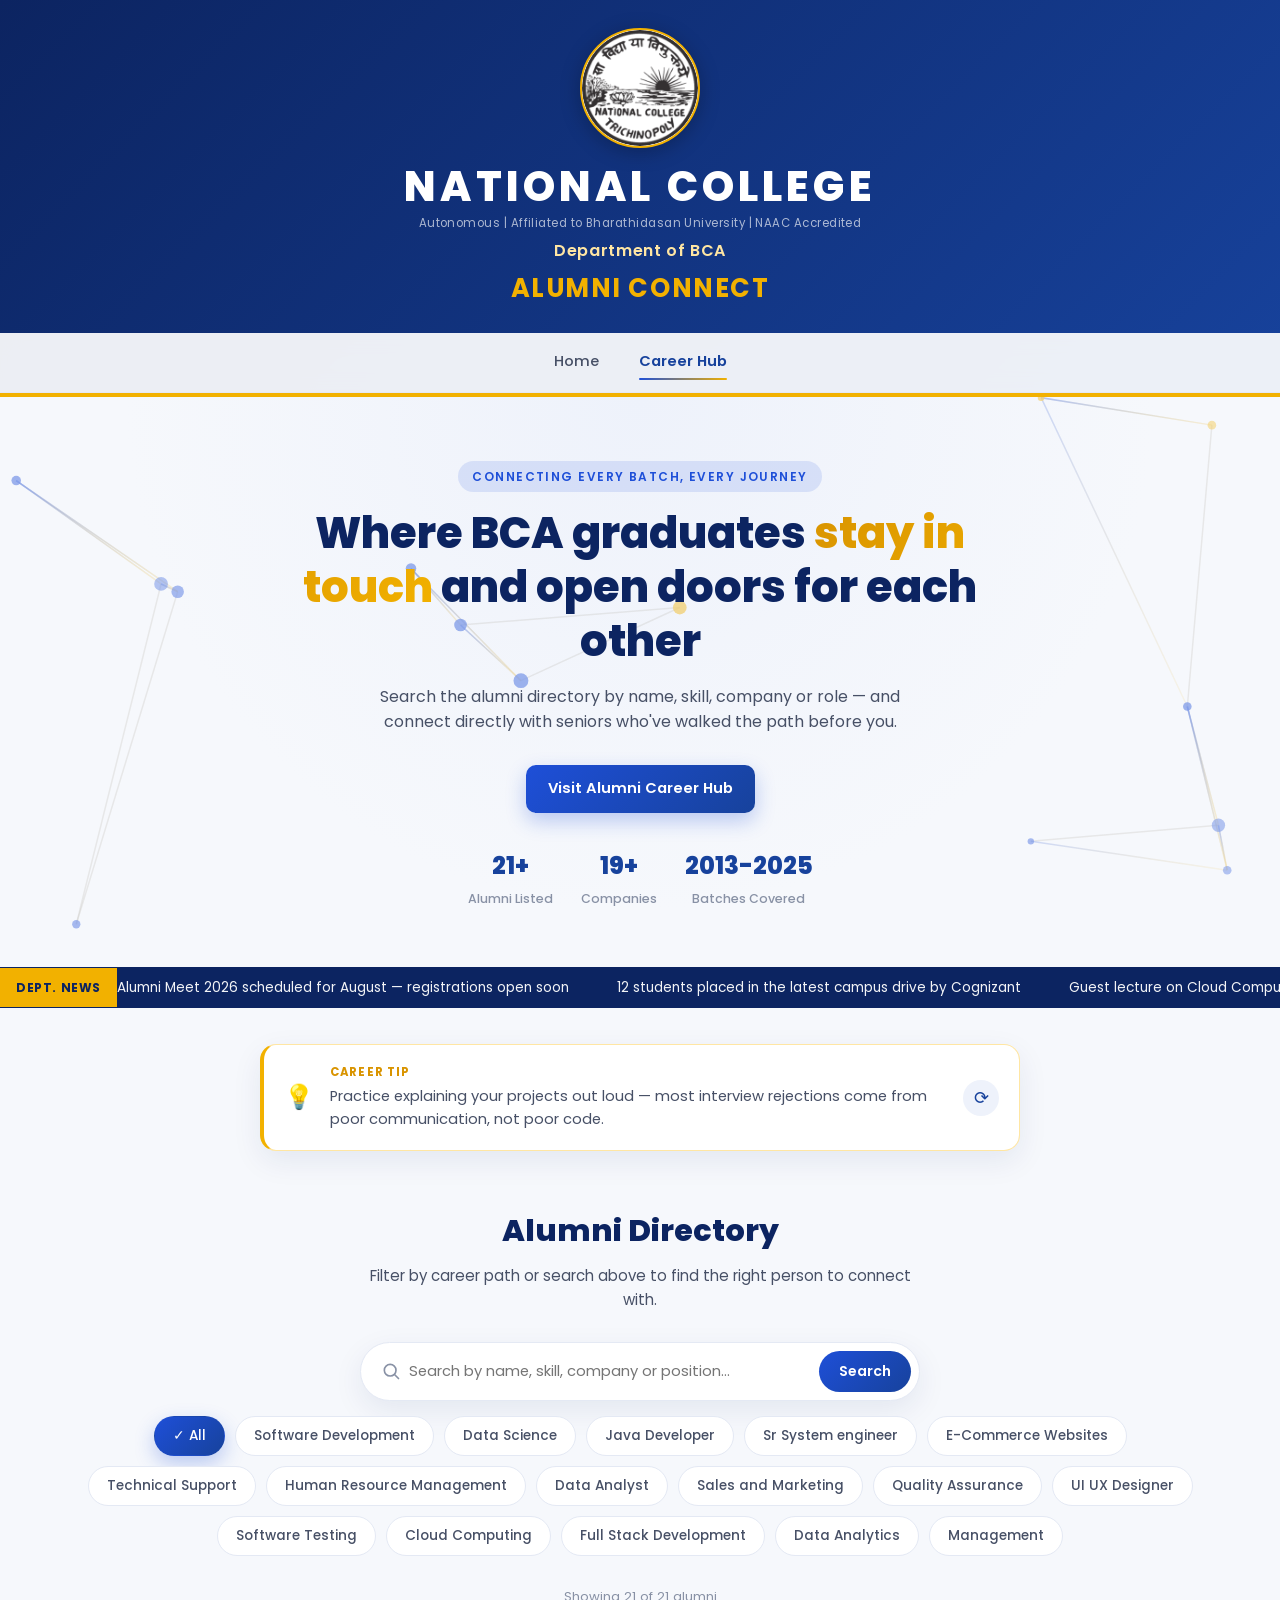
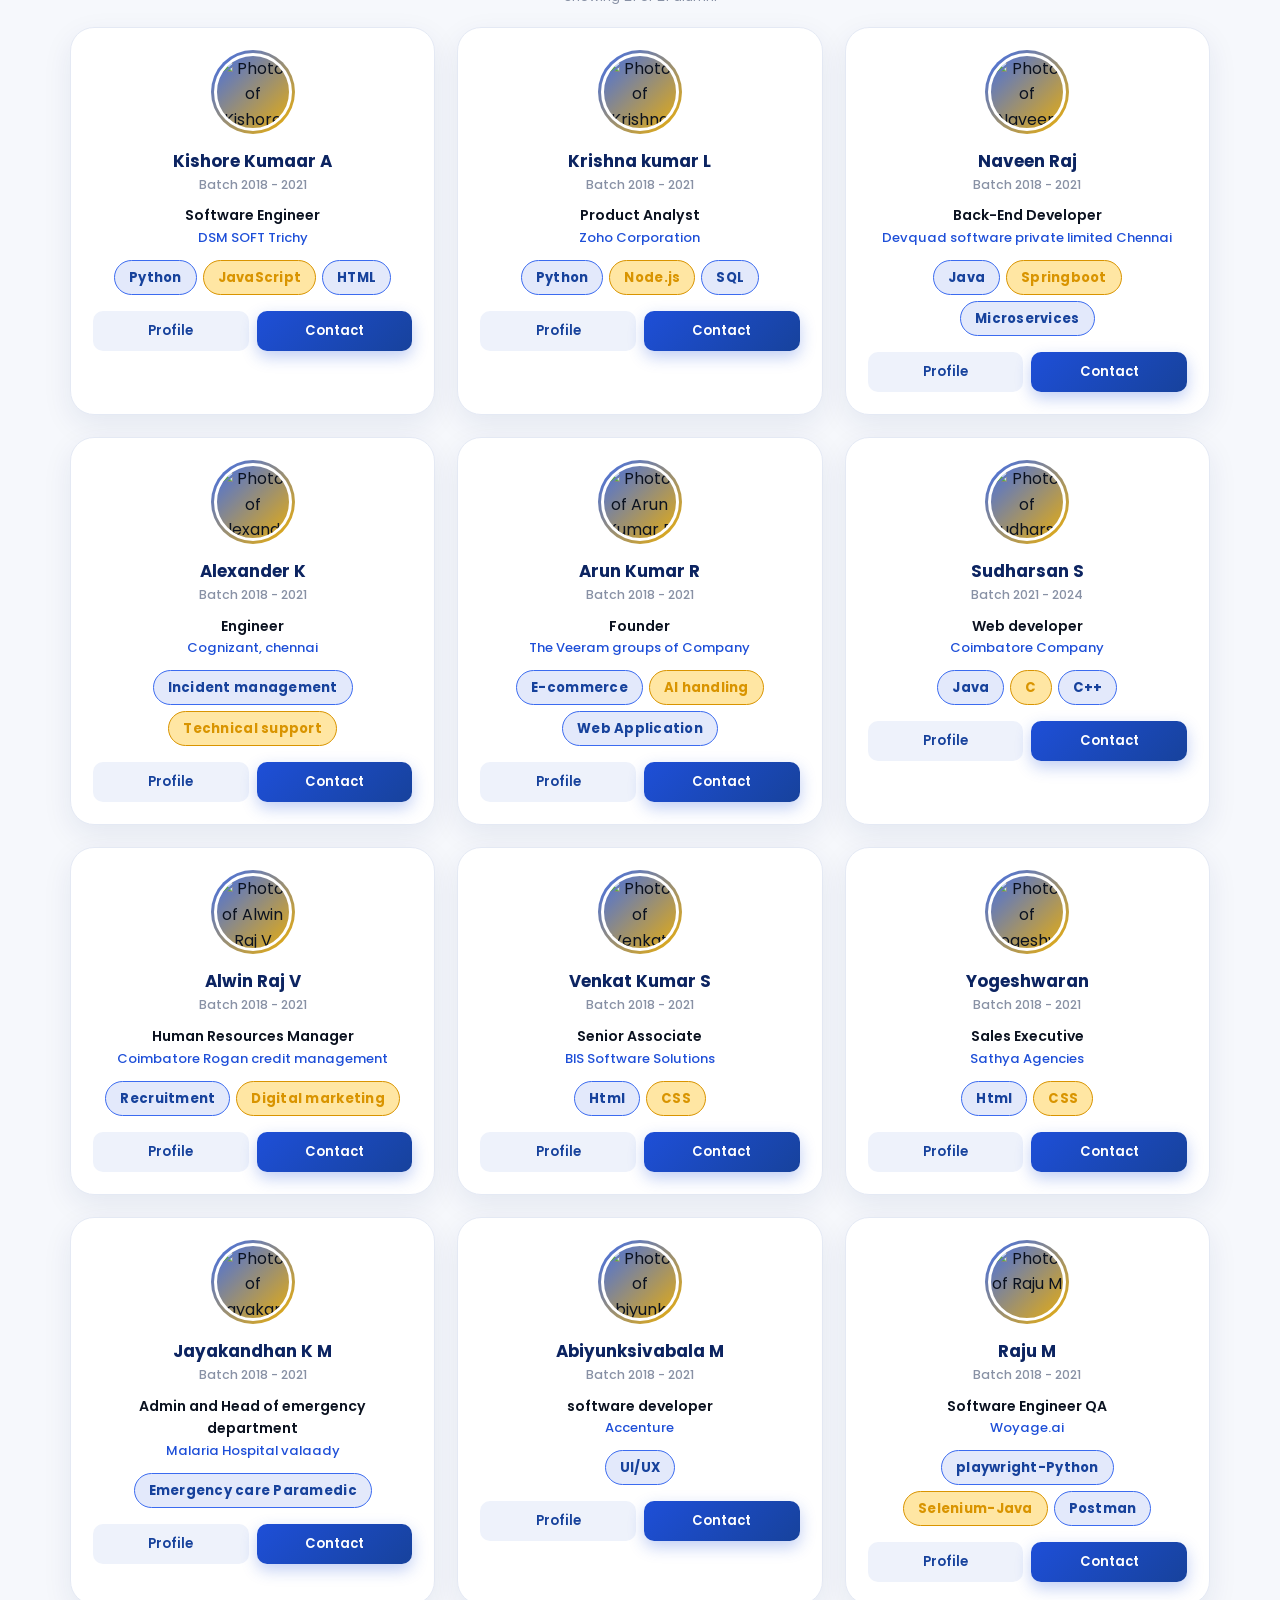
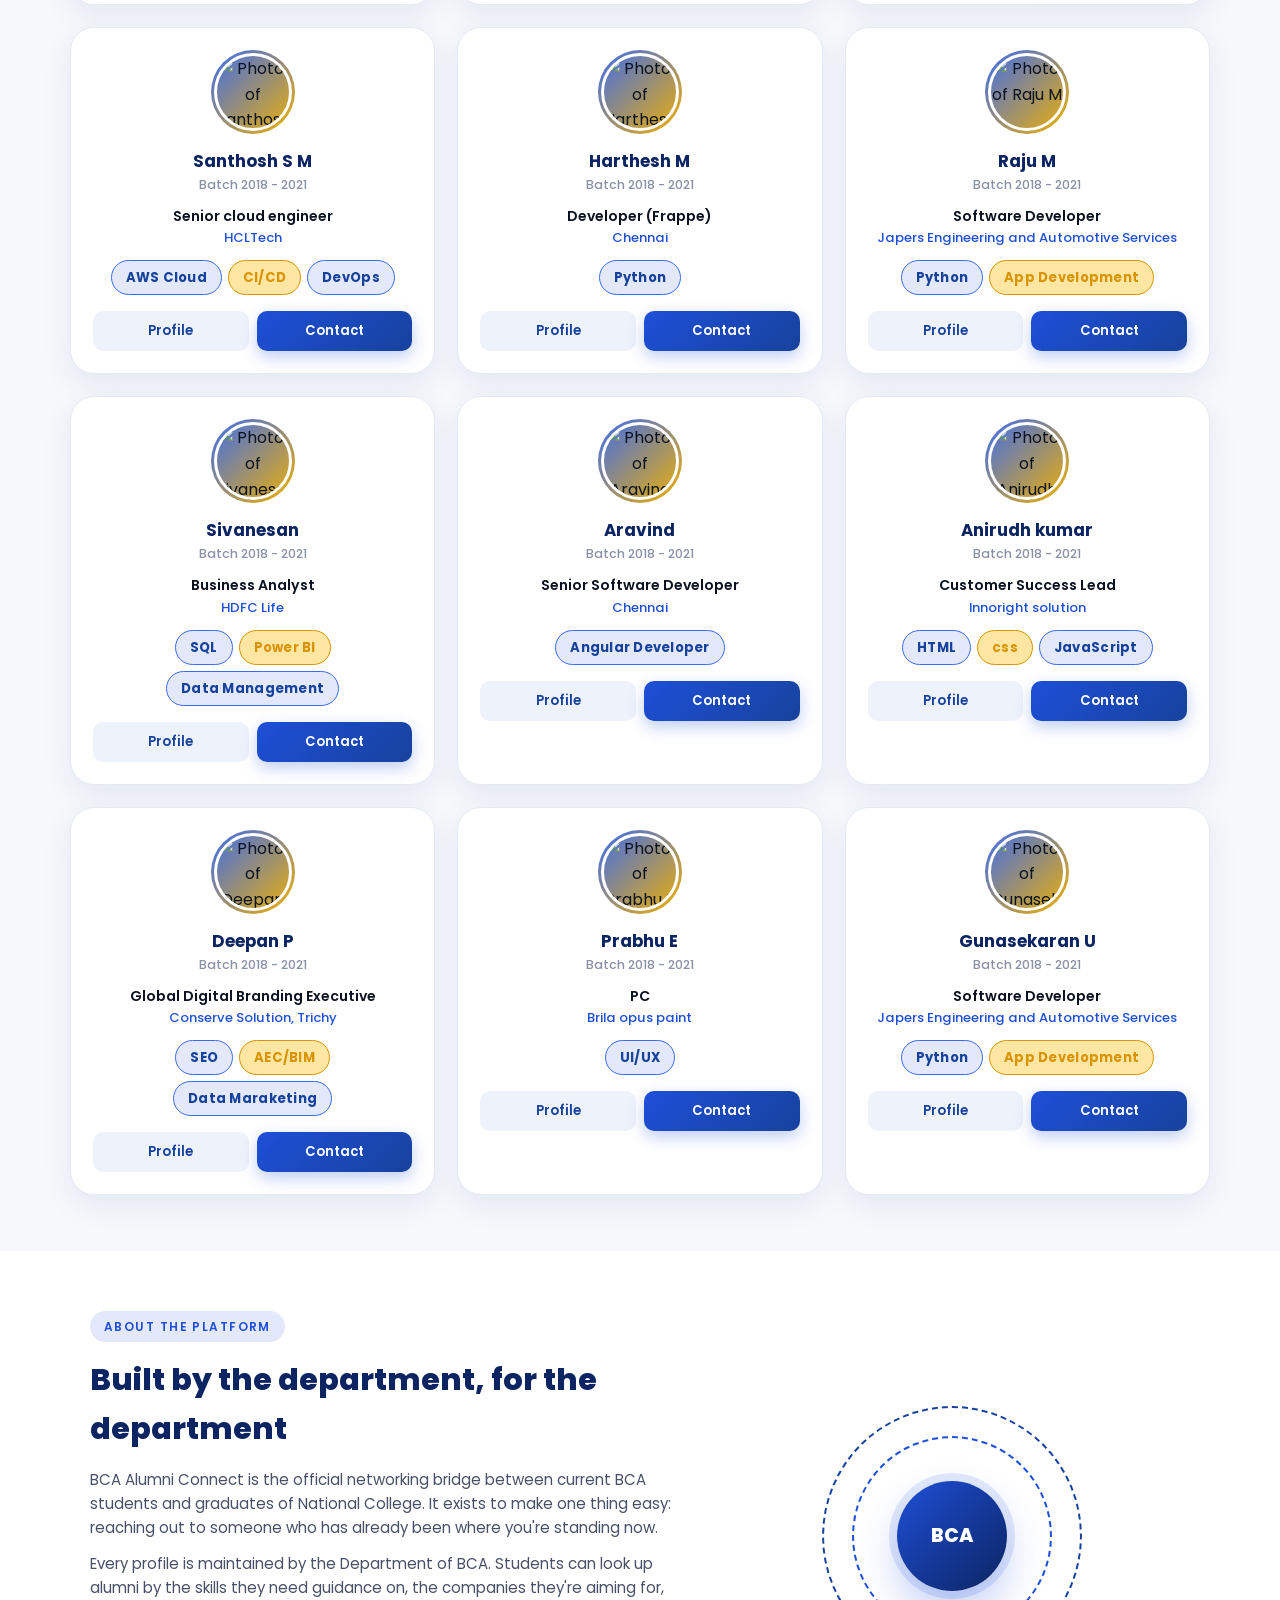
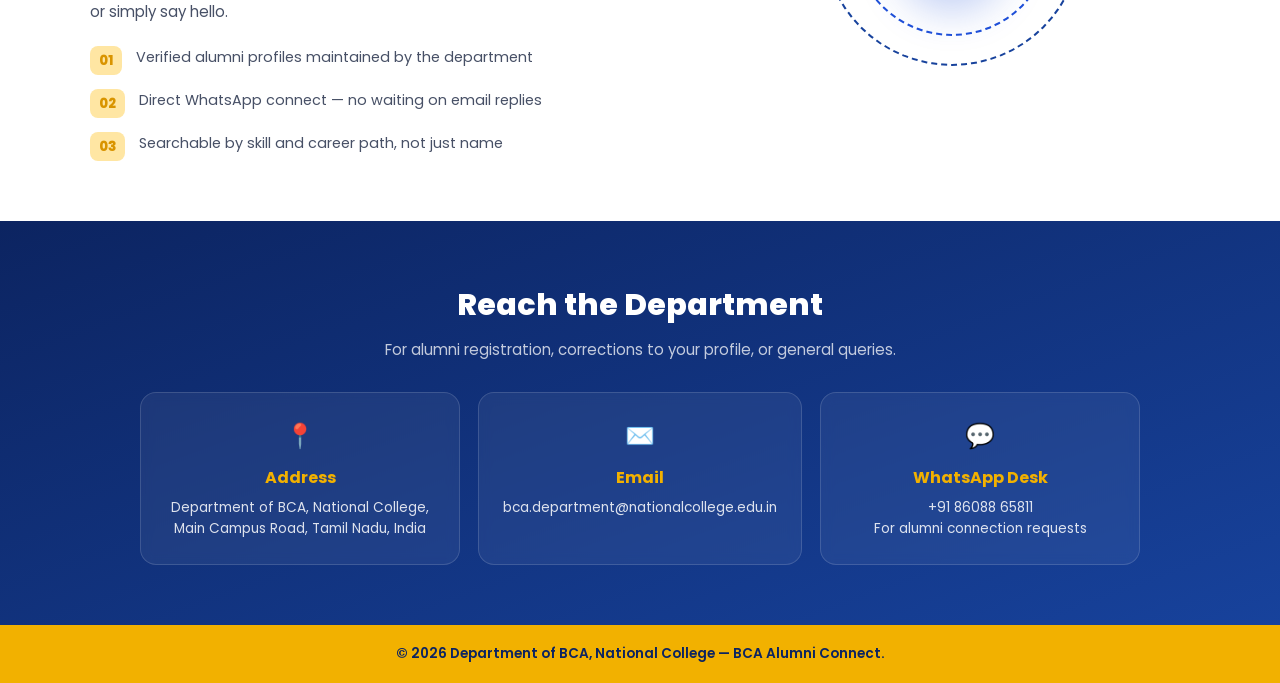
==== index.html @ 73721802 "Add files via upload" ====
<!DOCTYPE html>
<html lang="en">
<head>
<meta charset="UTF-8" />
<meta name="viewport" content="width=device-width, initial-scale=1.0" />
<title>BCA Alumni Connect | National College</title>
<meta name="description" content="Official Alumni Networking Platform — Department of BCA, National College" />

<!-- Google Font: Poppins -->
<link rel="preconnect" href="https://fonts.googleapis.com">
<link rel="preconnect" href="https://fonts.gstatic.com" crossorigin>
<link href="https://fonts.googleapis.com/css2?family=Poppins:wght@300;400;500;600;700;800&display=swap" rel="stylesheet">

<link rel="stylesheet" href="style.css" />
</head>
<body>

<!-- ============ SITE HEADER ============ -->
<header class="site-header" id="siteHeader">
  <div class="header-top">
    <!-- Logo circle — replace the inner content with your actual logo image -->
    <div class="header-logo-circle" aria-label="College logo">
      <img src="NCT.png" alt="National College Logo" class="logo-img" />
    </div>

    <div class="header-text">
      <p class="college-name">NATIONAL COLLEGE</p>
      <p class="college-tagline">Autonomous | Affiliated to Bharathidasan University | NAAC Accredited</p>
      <p class="dept-name">Department of BCA</p>
      <h1 class="portal-name">Alumni Connect</h1>
    </div>
  </div>
      <nav class="main-nav" aria-label="Main navigation">
        <div class="nav-links">
          <a href="index.html" class="nav-link">Home</a>
          <a href="alumni-hub.html" class="nav-link active-link">Career Hub</a>
        </div>
      </nav>

</header>

<main>
  <!-- ============ HOME / HERO ============ -->
  <section class="hero" id="home">
    <div class="hero-network" id="heroNetwork" aria-hidden="true"></div>
    <div class="hero-inner">
      <span class="eyebrow">Connecting every batch, every journey</span>
      <h2 class="hero-title">Where BCA graduates <span class="highlight">stay in touch</span> and open doors for each other</h2>
      <p class="hero-subtitle">Search the alumni directory by name, skill, company or role — and connect directly with seniors who've walked the path before you.</p>

      <a href="alumni-hub.html" class="btn btn-primary">Visit Alumni Career Hub</a>

      <div class="hero-stats" id="heroStats"><!-- populated by JS --></div>
    </div>
  </section>

  <!-- ============ NEWS TICKER ============ -->
  <section class="news-banner" aria-label="Department news">
    <span class="news-tag">Dept. News</span>
    <div class="news-track-wrap">
      <ul class="news-track" id="newsTrack"><!-- populated by JS --></ul>
    </div>
  </section>

  <!-- ============ CAREER TIP OF THE DAY ============ -->
  <section class="tip-section">
    <div class="tip-card" id="tipCard">
      <div class="tip-icon">💡</div>
      <div class="tip-body">
        <p class="tip-label">Career Tip</p>
        <p class="tip-text" id="tipText">Loading today's tip…</p>
      </div>
      <button class="tip-refresh" id="tipRefresh" title="Get another tip" aria-label="Get another tip">⟳</button>
    </div>
  </section>

  <!-- ============ ALUMNI DIRECTORY ============ -->
  <section class="alumni-section" id="alumni">
    <div class="section-heading">
      <h2>Alumni Directory</h2>
      <p>Filter by career path or search above to find the right person to connect with.</p>
    </div>
     <form class="search-bar" id="searchForm" role="search">
        <svg class="search-icon" width="20" height="20" viewBox="0 0 24 24" fill="none">
          <circle cx="11" cy="11" r="7" stroke="currentColor" stroke-width="2"/>
          <line x1="16.5" y1="16.5" x2="21" y2="21" stroke="currentColor" stroke-width="2" stroke-linecap="round"/>
        </svg>
        <input type="text" id="searchInput" placeholder="Search by name, skill, company or position…" autocomplete="off" />
        <button type="submit" class="search-btn">Search</button>
      </form>

    <!-- Animated filter chips (populated dynamically from data) -->
    <div class="chip-row" id="chipRow"><!-- populated by JS --></div>

    <p class="result-count" id="resultCount"></p>

    <div class="alumni-grid" id="alumniGrid"><!-- alumni cards injected by JS --></div>

    <p class="empty-state" id="emptyState" hidden>No alumni match your search. Try a different name, skill or company.</p>
  </section>

  <!-- ============ ABOUT ============ -->
  <section class="about-section" id="about">
    <div class="about-grid">
      <div class="about-copy">
        <span class="eyebrow">About the platform</span>
        <h2>Built by the department, for the department</h2>
        <p>BCA Alumni Connect is the official networking bridge between current BCA students and graduates of National College. It exists to make one thing easy: reaching out to someone who has already been where you're standing now.</p>
        <p>Every profile is maintained by the Department of BCA. Students can look up alumni by the skills they need guidance on, the companies they're aiming for, or simply say hello.</p>
        <div class="about-points">
          <div class="about-point">
            <span class="point-num">01</span>
            <p>Verified alumni profiles maintained by the department</p>
          </div>
          <div class="about-point">
            <span class="point-num">02</span>
            <p>Direct WhatsApp connect — no waiting on email replies</p>
          </div>
          <div class="about-point">
            <span class="point-num">03</span>
            <p>Searchable by skill and career path, not just name</p>
          </div>
        </div>
      </div>
      <div class="about-visual" aria-hidden="true">
        <div class="orbit-ring ring-1"></div>
        <div class="orbit-ring ring-2"></div>
        <div class="orbit-core">BCA</div>
      </div>
    </div>
  </section>

  <!-- ============ CONTACT ============ -->
  <section class="contact-section" id="contact">
    <div class="section-heading light">
      <h2>Reach the Department</h2>
      <p>For alumni registration, corrections to your profile, or general queries.</p>
    </div>
    <div class="contact-grid">
      <div class="contact-card">
        <span class="contact-icon">📍</span>
        <h3>Address</h3>
        <p>Department of BCA, National College,<br/>Main Campus Road, Tamil Nadu, India</p>
      </div>
      <div class="contact-card">
        <span class="contact-icon">✉️</span>
        <h3>Email</h3>
        <p>bca.department@nationalcollege.edu.in</p>
      </div>
      <div class="contact-card">
        <span class="contact-icon">💬</span>
        <h3>WhatsApp Desk</h3>
        <p>+91 86088 65811<br/>For alumni connection requests</p>
      </div>
    </div>
  </section>
</main>

<!-- ============ FOOTER ============ -->
<footer class="site-footer">
  <p>&copy; <span id="currentYear"></span> Department of BCA, National College — BCA Alumni Connect.</p>
</footer>

<!-- ============ PROFILE MODAL ============ -->
<div class="modal-overlay" id="profileModalOverlay">
  <div class="modal profile-modal" role="dialog" aria-modal="true" aria-labelledby="profileModalName">
    <button class="modal-close" id="profileModalClose" aria-label="Close profile">&times;</button>
    <div class="profile-modal-header">
      <img src="" alt="" id="profileModalPhoto" class="profile-modal-photo" />
      <div>
        <h3 id="profileModalName"></h3>
        <p id="profileModalRole" class="profile-modal-role"></p>
      </div>
    </div>
    <div class="profile-modal-body">
      <div class="profile-fact"><span>Batch</span><strong id="profileModalBatch"></strong></div>
      <div class="profile-fact"><span>Company</span><strong id="profileModalCompany"></strong></div>
      <div class="profile-fact"><span>Position</span><strong id="profileModalPosition"></strong></div>
      <div class="profile-fact"><span>Experience</span><strong id="profileModalExperience"></strong></div>
      <div class="profile-skills">
        <span>Skills</span>
        <div class="profile-skill-tags" id="profileModalSkills"></div>
      </div>
      <div class="profile-bio">
        <span>About</span>
        <p id="profileModalBio"></p>
      </div>
    </div>
    <button class="btn btn-primary profile-modal-connect" id="profileModalConnectBtn">Connect with Me</button>
  </div>
</div>

<!-- ============ CONNECT MODAL (FORM) ============ -->
<div class="modal-overlay" id="connectModalOverlay">
  <div class="modal connect-modal" role="dialog" aria-modal="true" aria-labelledby="connectModalTitle">
    <button class="modal-close" id="connectModalClose" aria-label="Close form">&times;</button>
    <h3 id="connectModalTitle">Connect with <span id="connectAlumniName">Alumnus</span></h3>
    <p class="connect-modal-sub">This will open a WhatsApp message directly to the alumnus on your behalf.</p>

    <form id="connectForm" class="connect-form">
      <label for="studentName">Your Name</label>
      <input type="text" id="studentName" name="studentName" placeholder="e.g. Priya Ramesh" required />

      <label for="studentYear">Year</label>
      <select id="studentYear" name="studentYear" required>
        <option value="" disabled selected>Select your year</option>
        <option value="First Year">First Year</option>
        <option value="Second Year">Second Year</option>
        <option value="Third Year">Third Year</option>
        <option value="Alumnus">Alumnus</option>
      </select>

      <label for="studentEmail">Email ID</label>
      <input type="email" id="studentEmail" name="studentEmail" placeholder="you@example.com" required />

      <label for="studentReason">Reason for Connecting</label>
      <textarea id="studentReason" name="studentReason" rows="3" placeholder="e.g. Guidance on placements at TCS" required></textarea>

      <button type="submit" class="btn btn-primary connect-submit-btn">
        Submit
      </button>
    </form>
  </div>
</div>

<!-- Toast notification -->
<div class="toast" id="toast"></div>

<script src="script.js"></script>
</body>
</html>
---- style.css ----
/* ============================================================
   BCA ALUMNI CONNECT — STYLESHEET
   Palette: white / blue / near-black / golden-yellow
   Font: Poppins (all weights)
   ============================================================ */

:root {
  /* Colors */
  --white: #ffffff;
  --bg-soft: #f6f8fc;
  --bg-soft-2: #eef2fb;
  --ink: #0b1220;
  --ink-soft: #475066;
  --ink-faint: #8891a5;

  --blue-900: #0c2461;
  --blue-700: #17429c;
  --blue-600: #1e4fd8;
  --blue-500: #3b6bf0;
  --blue-glow: rgba(30, 79, 216, 0.28);
  --blue-glow-soft: rgba(30, 79, 216, 0.12);

  --gold: #f2b100;
  --gold-deep: #d99400;
  --gold-soft: #ffe6a3;

  --border: #e4e9f4;
  --shadow-soft: 0 10px 30px rgba(12, 36, 97, 0.08);
  --shadow-lift: 0 20px 45px rgba(12, 36, 97, 0.16);

  --radius-sm: 10px;
  --radius-md: 16px;
  --radius-lg: 24px;

  --nav-height: 60px;
}

/* ---------- Reset ---------- */
* { box-sizing: border-box; margin: 0; padding: 0; }
html { scroll-behavior: smooth; scroll-padding-top: var(--nav-height); }
body {
  font-family: 'Poppins', sans-serif;
  color: var(--ink);
  background: var(--bg-soft);
  line-height: 1.6;
  -webkit-font-smoothing: antialiased;
  overflow-x: hidden;
}
img { max-width: 100%; display: block; }
button { font-family: inherit; cursor: pointer; border: none; background: none; }
input, select, textarea { font-family: inherit; }
ul { list-style: none; }
a { color: inherit; text-decoration: none; }

@media (prefers-reduced-motion: reduce) {
  *, *::before, *::after { animation-duration: 0.001ms !important; transition-duration: 0.001ms !important; }
}

/* ---------- Utility ---------- */
.eyebrow {
  display: inline-block;
  font-size: 0.75rem;
  font-weight: 600;
  letter-spacing: 0.12em;
  text-transform: uppercase;
  color: var(--blue-600);
  background: var(--blue-glow-soft);
  padding: 6px 14px;
  border-radius: 999px;
  margin-bottom: 14px;
}

.btn {
  display: inline-flex;
  align-items: center;
  justify-content: center;
  gap: 8px;
  padding: 12px 22px;
  border-radius: var(--radius-sm);
  font-weight: 600;
  font-size: 0.92rem;
  transition: transform 0.2s ease, box-shadow 0.25s ease, background 0.25s ease;
}
.btn-primary {
  background: linear-gradient(135deg, var(--blue-600), var(--blue-700));
  color: var(--white);
  box-shadow: 0 8px 20px var(--blue-glow);
}
.btn-primary:hover { transform: translateY(-2px); box-shadow: 0 12px 28px var(--blue-glow); }
.btn-primary:active { transform: translateY(0); }

/* ============================================================
   HEADER
   ============================================================ */
.site-header {
  background: linear-gradient(135deg, var(--blue-900) 0%, var(--blue-700) 100%);
  border-bottom: 4px solid var(--gold);
}
.header-top {
  display: flex;
  flex-direction: column;
  align-items: center;
  justify-content: center;
  gap: 16px;
  padding: 28px 100px 24px;
  text-align: center;
}
.header-logo-circle {
  width: 120px;
  height: 120px;
  border-radius: 50%;
  border: 2px solid var(--gold);
  background: #ffffff;
  display: flex;
  align-items: center;
  justify-content: center;
  flex-shrink: 0;
  overflow: hidden;
  box-shadow: 0 4px 20px rgba(0,0,0,0.25);
}
.logo-img {
  width: 100%;
  height: 100%;
  object-fit: contain;
  border-radius: 50%;
}
.header-text { text-align: center; }
.header-text .college-name {
  font-size: clamp(1.6rem, 4vw, 2.6rem);
  font-weight: 800;
  letter-spacing: 0.1em;
  color: var(--white);
  text-transform: uppercase;
  line-height: 1.1;
}
.header-text .college-tagline {
  font-size: 0.72rem;
  font-weight: 400;
  color: rgba(255,255,255,0.65);
  letter-spacing: 0.04em;
  margin-top: 4px;
}
.header-text .dept-name {
  font-size: 1rem;
  font-weight: 600;
  color: var(--gold-soft);
  margin-top: 6px;
  letter-spacing: 0.04em;
}
.header-text .portal-name {
  font-size: clamp(1.2rem, 2.5vw, 1.6rem);
  font-weight: 700;
  margin-top: 4px;
  color: var(--gold);
  letter-spacing: 0.06em;
  text-transform: uppercase;
}

/* Sticky nav */
.main-nav {
  position: sticky;
  top: 0;
  z-index: 100;
  background: rgba(255, 255, 255, 0.92);
  backdrop-filter: blur(10px);
  border-bottom: 1px solid var(--border);
  display: flex;
  align-items: center;
  justify-content: center;
  height: var(--nav-height);
  transition: box-shadow 0.3s ease;
}
.main-nav.scrolled { box-shadow: 0 6px 20px rgba(12, 36, 97, 0.08); }

.nav-links {
  display: flex;
  gap: 8px;
}
.nav-link {
  position: relative;
  padding: 8px 16px;
  font-size: 0.92rem;
  font-weight: 500;
  color: var(--ink-soft);
  border-radius: 999px;
  transition: color 0.2s ease, background 0.2s ease;
}
.nav-link:hover { color: var(--blue-700); background: var(--blue-glow-soft); }
.nav-link.active-link { color: var(--blue-700); font-weight: 600; }
.nav-link.active-link::after {
  content: '';
  position: absolute;
  left: 16px; right: 16px; bottom: 2px;
  height: 2px;
  border-radius: 2px;
  background: linear-gradient(90deg, var(--blue-600), var(--gold));
}

.nav-toggle {
  display: none;
  flex-direction: column;
  gap: 5px;
  padding: 10px;
  position: absolute;
  left: 16px;
}
.nav-toggle span {
  width: 22px; height: 2px;
  background: var(--blue-900);
  border-radius: 2px;
  transition: transform 0.25s ease, opacity 0.25s ease;
}
.nav-toggle.open span:nth-child(1) { transform: translateY(7px) rotate(45deg); }
.nav-toggle.open span:nth-child(2) { opacity: 0; }
.nav-toggle.open span:nth-child(3) { transform: translateY(-7px) rotate(-45deg); }

/* ============================================================
   HERO
   ============================================================ */
.hero {
  position: relative;
  padding: 64px 20px 56px;
  text-align: center;
  overflow: hidden;
  background: radial-gradient(circle at 50% 0%, var(--bg-soft-2), var(--bg-soft) 60%);
}
.hero-network {
  position: absolute;
  inset: 0;
  z-index: 0;
  pointer-events: none;
  opacity: 0.55;
}
.hero-inner { position: relative; z-index: 1; max-width: 720px; margin: 0 auto; }

.hero-title {
  font-size: clamp(1.7rem, 5vw, 2.7rem);
  font-weight: 800;
  line-height: 1.25;
  color: var(--blue-900);
  margin-bottom: 16px;
}
.hero-title .highlight {
  background: linear-gradient(120deg, var(--gold-deep), var(--gold));
  -webkit-background-clip: text;
  background-clip: text;
  color: transparent;
}
.hero-subtitle {
  color: var(--ink-soft);
  font-size: 1rem;
  max-width: 560px;
  margin: 0 auto 30px;
}

/* Search bar */
.search-bar {
  display: flex;
  align-items: center;
  gap: 8px;
  background: var(--white);
  border: 1px solid var(--border);
  border-radius: 999px;
  padding: 8px 8px 8px 20px;
  box-shadow: var(--shadow-soft);
  max-width: 560px;
  margin-bottom: 10px;
  margin: 15px auto;
  transition: box-shadow 0.25s ease, border-color 0.25s ease;
}
.search-bar:focus-within {
  border-color: var(--blue-500);
  box-shadow: 0 0 0 4px var(--blue-glow-soft), var(--shadow-soft);
}
.search-icon { color: var(--ink-faint); flex-shrink: 0; }
.search-bar input {
  flex: 1;
  border: none;
  outline: none;
  font-size: 0.92rem;
  padding: 10px 0;
  background: transparent;
  color: var(--ink);
  min-width: 0;
}
.search-btn {
  background: linear-gradient(135deg, var(--blue-600), var(--blue-700));
  color: var(--white);
  font-weight: 600;
  font-size: 0.88rem;
  padding: 10px 20px;
  border-radius: 999px;
  flex-shrink: 0;
  transition: transform 0.2s ease;
}
.search-btn:hover { transform: translateY(-1px); }

.hero-stats {
  display: flex;
  justify-content: center;
  gap: 28px;
  flex-wrap: wrap;
  margin-top: 34px;
}
.hero-stat { text-align: center; }
.hero-stat strong {
  display: block;
  font-size: 1.5rem;
  font-weight: 800;
  color: var(--blue-700);
}
.hero-stat span { font-size: 0.78rem; color: var(--ink-faint); font-weight: 500; }

/* ============================================================
   NEWS BANNER (marquee)
   ============================================================ */
.news-banner {
  display: flex;
  align-items: center;
  background: var(--blue-900);
  color: var(--white);
  overflow: hidden;
}
.news-tag {
  flex-shrink: 0;
  background: var(--gold);
  color: var(--blue-900);
  font-weight: 700;
  font-size: 0.75rem;
  letter-spacing: 0.05em;
  padding: 10px 16px;
  text-transform: uppercase;
}
.news-track-wrap {
  flex: 1;
  overflow: hidden;
  position: relative;
}
.news-track {
  display: flex;
  gap: 48px;
  white-space: nowrap;
  padding: 10px 0;
  width: max-content;
  animation: marquee 28s linear infinite;
}
.news-track li { font-size: 0.85rem; font-weight: 400; opacity: 0.95; }
@keyframes marquee {
  from { transform: translateX(0); }
  to { transform: translateX(-50%); }
}

/* ============================================================
   CAREER TIP
   ============================================================ */
.tip-section { padding: 36px 20px 0; }
.tip-card {
  max-width: 760px;
  margin: 0 auto;
  display: flex;
  align-items: center;
  gap: 16px;
  background: var(--white);
  border: 1px solid var(--gold-soft);
  border-left: 4px solid var(--gold);
  border-radius: var(--radius-md);
  padding: 18px 20px;
  box-shadow: var(--shadow-soft);
}
.tip-icon { font-size: 1.5rem; flex-shrink: 0; }
.tip-body { flex: 1; }
.tip-label {
  font-size: 0.72rem;
  font-weight: 700;
  letter-spacing: 0.1em;
  text-transform: uppercase;
  color: var(--gold-deep);
  margin-bottom: 3px;
}
.tip-text { font-size: 0.92rem; color: var(--ink-soft); }
.tip-refresh {
  flex-shrink: 0;
  width: 36px; height: 36px;
  border-radius: 50%;
  background: var(--bg-soft-2);
  color: var(--blue-700);
  font-size: 1.1rem;
  transition: transform 0.4s ease, background 0.2s ease;
}
.tip-refresh:hover { background: var(--blue-glow-soft); transform: rotate(180deg); }

/* ============================================================
   ALUMNI SECTION
   ============================================================ */
.alumni-section { padding: 56px 20px; max-width: 1180px; margin: 0 auto; }
.section-heading { text-align: center; max-width: 560px; margin: 0 auto 30px; }
.section-heading h2 { font-size: clamp(1.4rem, 3.4vw, 1.9rem); font-weight: 800; color: var(--blue-900); margin-bottom: 8px; }
.section-heading p { color: var(--ink-soft); font-size: 0.94rem; }
.section-heading.light h2 { color: var(--white); }
.section-heading.light p { color: rgba(255,255,255,0.75); }

/* Chips */
.chip-row {
  display: flex;
  flex-wrap: wrap;
  gap: 10px;
  justify-content: center;
  margin-bottom: 30px;
}
.chip {
  padding: 9px 18px;
  border-radius: 999px;
  border: 1.5px solid var(--border);
  background: var(--white);
  font-size: 0.85rem;
  font-weight: 500;
  color: var(--ink-soft);
  transition: all 0.25s ease;
}
.chip:hover {
  border-color: var(--blue-500);
  color: var(--blue-700);
  transform: translateY(-2px);
  box-shadow: 0 6px 16px var(--blue-glow-soft);
}
.chip.active-chip {
  background: linear-gradient(135deg, var(--blue-600), var(--blue-700));
  border-color: transparent;
  color: var(--white);
  box-shadow: 0 8px 20px var(--blue-glow);
}
.chip.active-chip::before { content: '✓ '; }

.result-count {
  text-align: center;
  font-size: 0.82rem;
  color: var(--ink-faint);
  margin-bottom: 20px;
}

/* Grid */
.alumni-grid {
  display: grid;
  grid-template-columns: repeat(auto-fill, minmax(270px, 1fr));
  gap: 22px;
}

.empty-state {
  text-align: center;
  color: var(--ink-faint);
  padding: 40px 0;
  font-size: 0.92rem;
}

/* Alumni card */
.alumni-card {
  background: var(--white);
  border: 1px solid var(--border);
  border-radius: var(--radius-lg);
  padding: 22px;
  text-align: center;
  box-shadow: var(--shadow-soft);
  transition: transform 0.3s ease, box-shadow 0.3s ease, border-color 0.3s ease;
  animation: cardIn 0.5s ease both;
}
.alumni-card:hover {
  transform: translateY(-6px);
  box-shadow: 0 18px 40px var(--blue-glow-soft), var(--shadow-lift);
  border-color: var(--blue-glow-soft);
}
@keyframes cardIn {
  from { opacity: 0; transform: translateY(14px); }
  to { opacity: 1; transform: translateY(0); }
}

.card-photo-wrap {
  width: 84px; height: 84px;
  margin: 0 auto 14px;
  border-radius: 50%;
  padding: 3px;
  background: linear-gradient(135deg, var(--blue-500), var(--gold));
}
.card-photo {
  width: 100%; height: 100%;
  border-radius: 50%;
  object-fit: cover;
  border: 3px solid var(--white);
}
.card-name { font-size: 1.05rem; font-weight: 700; color: var(--blue-900); }
.card-batch { font-size: 0.78rem; color: var(--ink-faint); font-weight: 500; margin-bottom: 10px; }
.card-position { font-size: 0.88rem; font-weight: 600; color: var(--ink); }
.card-company { font-size: 0.82rem; color: var(--blue-600); font-weight: 500; margin-bottom: 12px; }

.card-skills {
  display: flex;
  flex-wrap: wrap;
  justify-content: center;
  gap: 6px;
  margin-bottom: 16px;
}
.skill-tag {
  font-size: 0.82rem;
  font-weight: 700;
  padding: 6px 14px;
  border-radius: 999px;
  background: var(--blue-glow-soft);
  color: var(--blue-700);
  border: 1.5px solid var(--blue-500);
  letter-spacing: 0.02em;
}
.skill-tag.gold-tag { background: var(--gold-soft); color: var(--gold-deep); border-color: var(--gold-deep); }

.card-actions {
  display: flex;
  gap: 8px;
}
.card-btn {
  flex: 1;
  padding: 10px 0;
  border-radius: var(--radius-sm);
  font-size: 0.82rem;
  font-weight: 600;
  transition: transform 0.2s ease, box-shadow 0.25s ease, background 0.2s ease;
}
.card-btn.profile-btn {
  background: var(--bg-soft-2);
  color: var(--blue-700);
}
.card-btn.profile-btn:hover { background: var(--blue-glow-soft); }
.card-btn.connect-btn {
  background: linear-gradient(135deg, var(--blue-600), var(--blue-700));
  color: var(--white);
  box-shadow: 0 6px 16px var(--blue-glow);
}
.card-btn.connect-btn:hover { transform: translateY(-2px); }

/* ============================================================
   ABOUT
   ============================================================ */
.about-section { padding: 60px 20px; background: var(--white); }
.about-grid {
  max-width: 1100px;
  margin: 0 auto;
  display: grid;
  grid-template-columns: 1fr;
  gap: 40px;
  align-items: center;
}
.about-copy h2 { font-size: clamp(1.4rem, 3.4vw, 1.9rem); font-weight: 800; color: var(--blue-900); margin-bottom: 14px; }
.about-copy p { color: var(--ink-soft); font-size: 0.94rem; margin-bottom: 12px; }
.about-points { margin-top: 22px; display: flex; flex-direction: column; gap: 14px; }
.about-point { display: flex; gap: 14px; align-items: flex-start; }
.point-num {
  font-weight: 800;
  font-size: 0.82rem;
  color: var(--gold-deep);
  background: var(--gold-soft);
  border-radius: 8px;
  padding: 4px 9px;
  flex-shrink: 0;
}
.about-point p { font-size: 0.9rem; color: var(--ink-soft); margin: 0; }

.about-visual {
  position: relative;
  height: 260px;
  display: flex;
  align-items: center;
  justify-content: center;
}
.orbit-ring {
  position: absolute;
  border: 1.5px dashed var(--blue-glow-soft);
  border-radius: 50%;
}
.ring-1 { width: 200px; height: 200px; animation: spin 18s linear infinite; border: 2px dashed var(--blue-600); }
.ring-2 { width: 260px; height: 260px; animation: spin 26s linear infinite reverse; border: 2px dashed var(--blue-700); }
@keyframes spin { to { transform: rotate(360deg); } }
.orbit-core {
  width: 110px; height: 110px;
  border-radius: 50%;
  background: linear-gradient(135deg, var(--blue-600), var(--blue-900));
  color: var(--white);
  display: flex; align-items: center; justify-content: center;
  font-weight: 800; font-size: 1.2rem;
  box-shadow: 0 0 0 8px var(--blue-glow-soft), 0 20px 40px var(--blue-glow);
}

/* ============================================================
   CONTACT
   ============================================================ */
.contact-section {
  padding: 60px 20px;
  background: linear-gradient(160deg, var(--blue-900), var(--blue-700));
}
.contact-grid {
  max-width: 1000px;
  margin: 0 auto;
  display: grid;
  grid-template-columns: repeat(auto-fit, minmax(220px, 1fr));
  gap: 18px;
}
.contact-card {
  background: rgba(255,255,255,0.06);
  border: 1px solid rgba(255,255,255,0.14);
  border-radius: var(--radius-md);
  padding: 24px;
  text-align: center;
  color: var(--white);
  backdrop-filter: blur(6px);
  transition: transform 0.25s ease, background 0.25s ease;
}
.contact-card:hover { transform: translateY(-4px); background: rgba(255,255,255,0.1); }
.contact-icon { font-size: 1.5rem; }
.contact-card h3 { font-size: 1rem; font-weight: 700; margin: 10px 0 6px; color: var(--gold); }
.contact-card p { font-size: 0.85rem; color: rgba(255,255,255,0.85); }

/* ============================================================
   FOOTER
   ============================================================ */
.site-footer {
  background: var(--gold);
  color: var(--blue-900);
  text-align: center;
  font-size: 0.85rem;
  font-weight: 600;
  padding: 18px 16px;
}

/* ============================================================
   MODALS
   ============================================================ */
.modal-overlay {
  position: fixed;
  inset: 0;
  background: rgba(11, 18, 32, 0.55);
  backdrop-filter: blur(4px);
  display: flex;
  align-items: center;
  justify-content: center;
  padding: 20px;
  opacity: 0;
  visibility: hidden;
  transition: opacity 0.25s ease, visibility 0.25s ease;
  z-index: 1000;
}
.modal-overlay.open { opacity: 1; visibility: visible; }
.modal {
  background: var(--white);
  border-radius: var(--radius-lg);
  padding: 28px;
  max-width: 460px;
  width: 100%;
  max-height: 88vh;
  overflow-y: auto;
  position: relative;
  box-shadow: var(--shadow-lift);
  transform: translateY(20px) scale(0.97);
  opacity: 0;
  transition: transform 0.3s ease, opacity 0.3s ease;
}
.modal-overlay.open .modal { transform: translateY(0) scale(1); opacity: 1; }

.modal-close {
  position: absolute;
  top: 14px; right: 14px;
  width: 32px; height: 32px;
  border-radius: 50%;
  background: var(--bg-soft-2);
  color: var(--ink-soft);
  font-size: 1.3rem;
  line-height: 1;
  display: flex; align-items: center; justify-content: center;
  transition: background 0.2s ease, transform 0.2s ease;
}
.modal-close:hover { background: var(--blue-glow-soft); transform: rotate(90deg); }

/* Profile modal */
.profile-modal-header {
  display: flex;
  align-items: center;
  gap: 14px;
  margin-bottom: 20px;
  padding-right: 30px;
}
.profile-modal-photo {
  width: 64px; height: 64px;
  border-radius: 50%;
  object-fit: cover;
  border: 3px solid var(--bg-soft-2);
}
.profile-modal-header h3 { font-size: 1.15rem; font-weight: 700; color: var(--blue-900); }
.profile-modal-role { font-size: 0.85rem; color: var(--blue-600); font-weight: 500; }

.profile-modal-body { display: flex; flex-direction: column; gap: 12px; margin-bottom: 22px; }
.profile-fact {
  display: flex;
  justify-content: space-between;
  font-size: 0.88rem;
  padding-bottom: 10px;
  border-bottom: 1px dashed var(--border);
}
.profile-fact span { color: var(--ink-faint); }
.profile-fact strong { color: var(--ink); font-weight: 600; text-align: right; }

.profile-skills span, .profile-bio span {
  display: block;
  font-size: 0.75rem;
  font-weight: 700;
  letter-spacing: 0.06em;
  text-transform: uppercase;
  color: var(--ink-faint);
  margin-bottom: 8px;
}
.profile-skill-tags { display: flex; flex-wrap: wrap; gap: 6px; }
.profile-bio p { font-size: 0.9rem; color: var(--ink-soft); }

.profile-modal-connect { width: 100%; }

/* Connect modal */
.connect-modal h3 { font-size: 1.15rem; font-weight: 700; color: var(--blue-900); margin-bottom: 4px; padding-right: 30px; }
.connect-modal-sub { font-size: 0.85rem; color: var(--ink-faint); margin-bottom: 20px; }
.connect-form { display: flex; flex-direction: column; gap: 14px; }
.connect-form label { font-size: 0.8rem; font-weight: 600; color: var(--ink-soft); margin-bottom: -8px; }
.connect-form input, .connect-form select, .connect-form textarea {
  border: 1.5px solid var(--border);
  border-radius: var(--radius-sm);
  padding: 11px 14px;
  font-size: 0.9rem;
  color: var(--ink);
  outline: none;
  transition: border-color 0.2s ease, box-shadow 0.2s ease;
  resize: vertical;
}
.connect-form input:focus, .connect-form select:focus, .connect-form textarea:focus {
  border-color: var(--blue-500);
  box-shadow: 0 0 0 4px var(--blue-glow-soft);
}
.connect-submit-btn { margin-top: 6px; width: 100%; }

/* ============================================================
   TOAST
   ============================================================ */
.toast {
  position: fixed;
  bottom: 24px;
  left: 50%;
  transform: translateX(-50%) translateY(20px);
  background: var(--blue-900);
  color: var(--white);
  padding: 13px 24px;
  border-radius: 999px;
  font-size: 0.85rem;
  font-weight: 500;
  box-shadow: var(--shadow-lift);
  opacity: 0;
  pointer-events: none;
  transition: opacity 0.3s ease, transform 0.3s ease;
  z-index: 1200;
  white-space: nowrap;
}
.toast.show { opacity: 1; transform: translateX(-50%) translateY(0); }

/* ============================================================
   RESPONSIVE
   ============================================================ */

/* Mobile (≤640px) */
@media (max-width: 640px) {
  .header-top {
    flex-direction: column;
    padding: 18px 16px 16px;
    gap: 10px;
    text-align: center;
  }
  .header-logo-circle {
    width: 90px;
    height: 90px;
  }
  .header-text .college-name { font-size: 1.25rem; letter-spacing: 0.05em; }
  .header-text .college-tagline { font-size: 0.6rem; }
  .header-text .dept-name { font-size: 0.82rem; margin-top: 4px; }
  .header-text .portal-name { font-size: 0.95rem; }

  .nav-toggle { display: flex; }
  .nav-links {
    position: absolute;
    top: var(--nav-height); left: 0; right: 0;
    background: var(--white);
    flex-direction: column;
    padding: 10px 20px 18px;
    border-bottom: 1px solid var(--border);
    box-shadow: var(--shadow-soft);
    transform: translateY(-8px);
    opacity: 0; visibility: hidden;
    transition: all 0.3s cubic-bezier(0.4,0,0.2,1);
    z-index: 99;
  }
  .nav-links.open { transform: translateY(0); opacity: 1; visibility: visible; }
  .nav-link { display: block; padding: 12px 14px; }

  .hero { padding: 36px 14px 32px; }
  .hero-title { font-size: 1.4rem; }
  .hero-subtitle { font-size: 0.88rem; }
  .search-bar { padding: 6px 6px 6px 14px; }
  .search-bar input { font-size: 0.82rem; }
  .search-btn { padding: 9px 14px; font-size: 0.78rem; }
  .hero-stats { gap: 14px; margin-top: 24px; }
  .hero-stat strong { font-size: 1.2rem; }

  .alumni-section { padding: 36px 14px; }
  .alumni-grid { grid-template-columns: 1fr; gap: 16px; }
  .chip-row { gap: 8px; }
  .chip { padding: 7px 14px; font-size: 0.78rem; }

  .about-section { padding: 40px 16px; }
  .about-grid { grid-template-columns: 1fr; gap: 28px; }
  .about-visual { height: 220px; }
  .ring-1 { width: 150px; height: 150px; }
  .ring-2 { width: 200px; height: 200px; }

  .contact-section { padding: 40px 14px; }
  .contact-grid { grid-template-columns: 1fr; gap: 12px; }

  .tip-section { padding: 24px 14px 0; }
  .tip-card { flex-direction: column; text-align: center; gap: 10px; }

  .modal { padding: 18px; max-height: 92vh; }
  .modal-overlay { padding: 10px; }
  .toast { font-size: 0.78rem; padding: 10px 16px; white-space: normal; text-align: center; max-width: 88vw; }
  .section-heading h2 { font-size: 1.3rem; }
  .card-btn { font-size: 0.78rem; }
}

/* Tablet (641px – 860px) */
@media (min-width: 641px) and (max-width: 860px) {
  .header-top { padding: 20px 110px 18px; }
  .header-logo-circle { width: 100px; height: 100px; }
  .header-text .college-name { font-size: 1.8rem; }

  .nav-toggle { display: flex; }
  .nav-links {
    position: absolute;
    top: var(--nav-height); left: 0; right: 0;
    background: var(--white);
    flex-direction: column;
    padding: 10px 20px 18px;
    border-bottom: 1px solid var(--border);
    box-shadow: var(--shadow-soft);
    transform: translateY(-8px);
    opacity: 0; visibility: hidden;
    transition: all 0.3s cubic-bezier(0.4,0,0.2,1);
    z-index: 99;
  }
  .nav-links.open { transform: translateY(0); opacity: 1; visibility: visible; }
  .nav-link { display: block; padding: 12px 14px; }

  .alumni-grid { grid-template-columns: repeat(2, 1fr); }
  .about-grid { grid-template-columns: 1fr; }
  .contact-grid { grid-template-columns: repeat(2, 1fr); }
  .tip-card { flex-wrap: wrap; }
}

/* Laptop / Desktop (≥861px) */
@media (min-width: 861px) {
  .about-grid { grid-template-columns: 1.1fr 0.9fr; }
  .contact-grid { grid-template-columns: repeat(3, 1fr); }
  .alumni-grid { grid-template-columns: repeat(auto-fill, minmax(270px, 1fr)); }
}
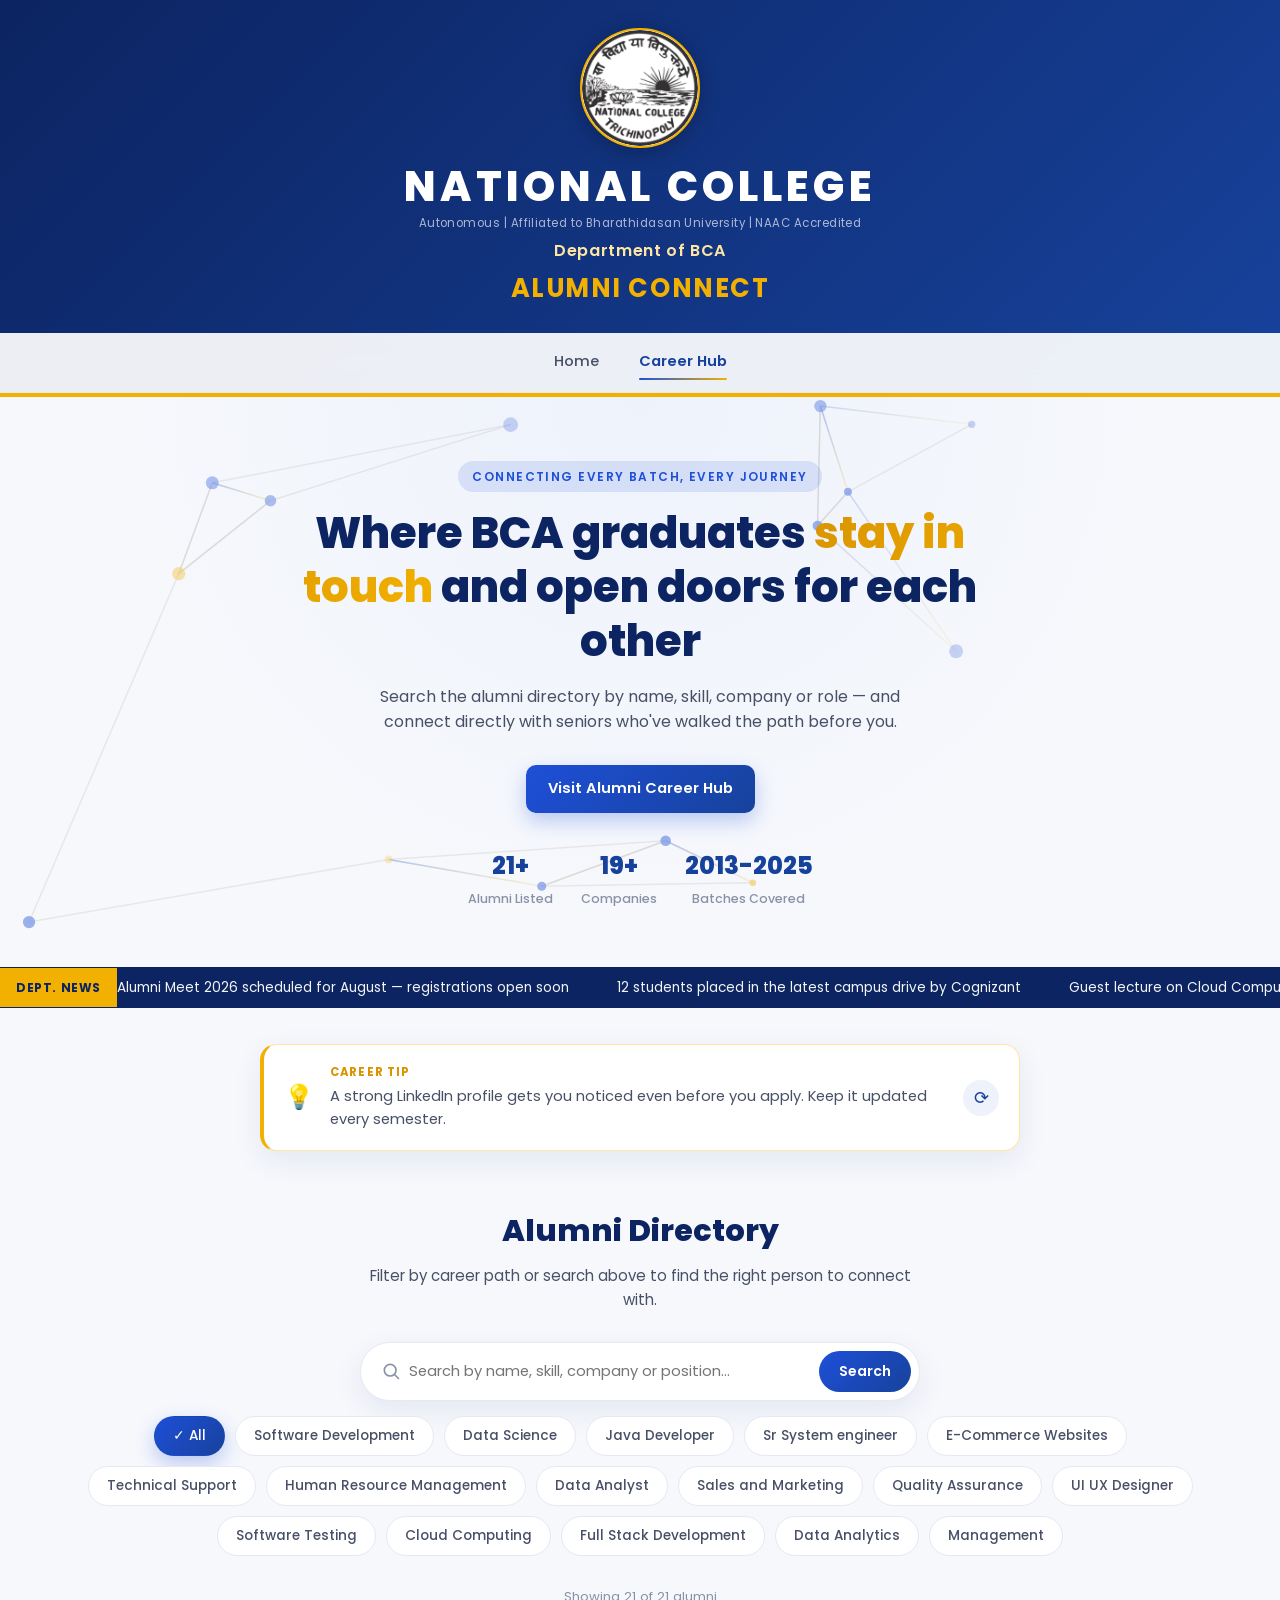
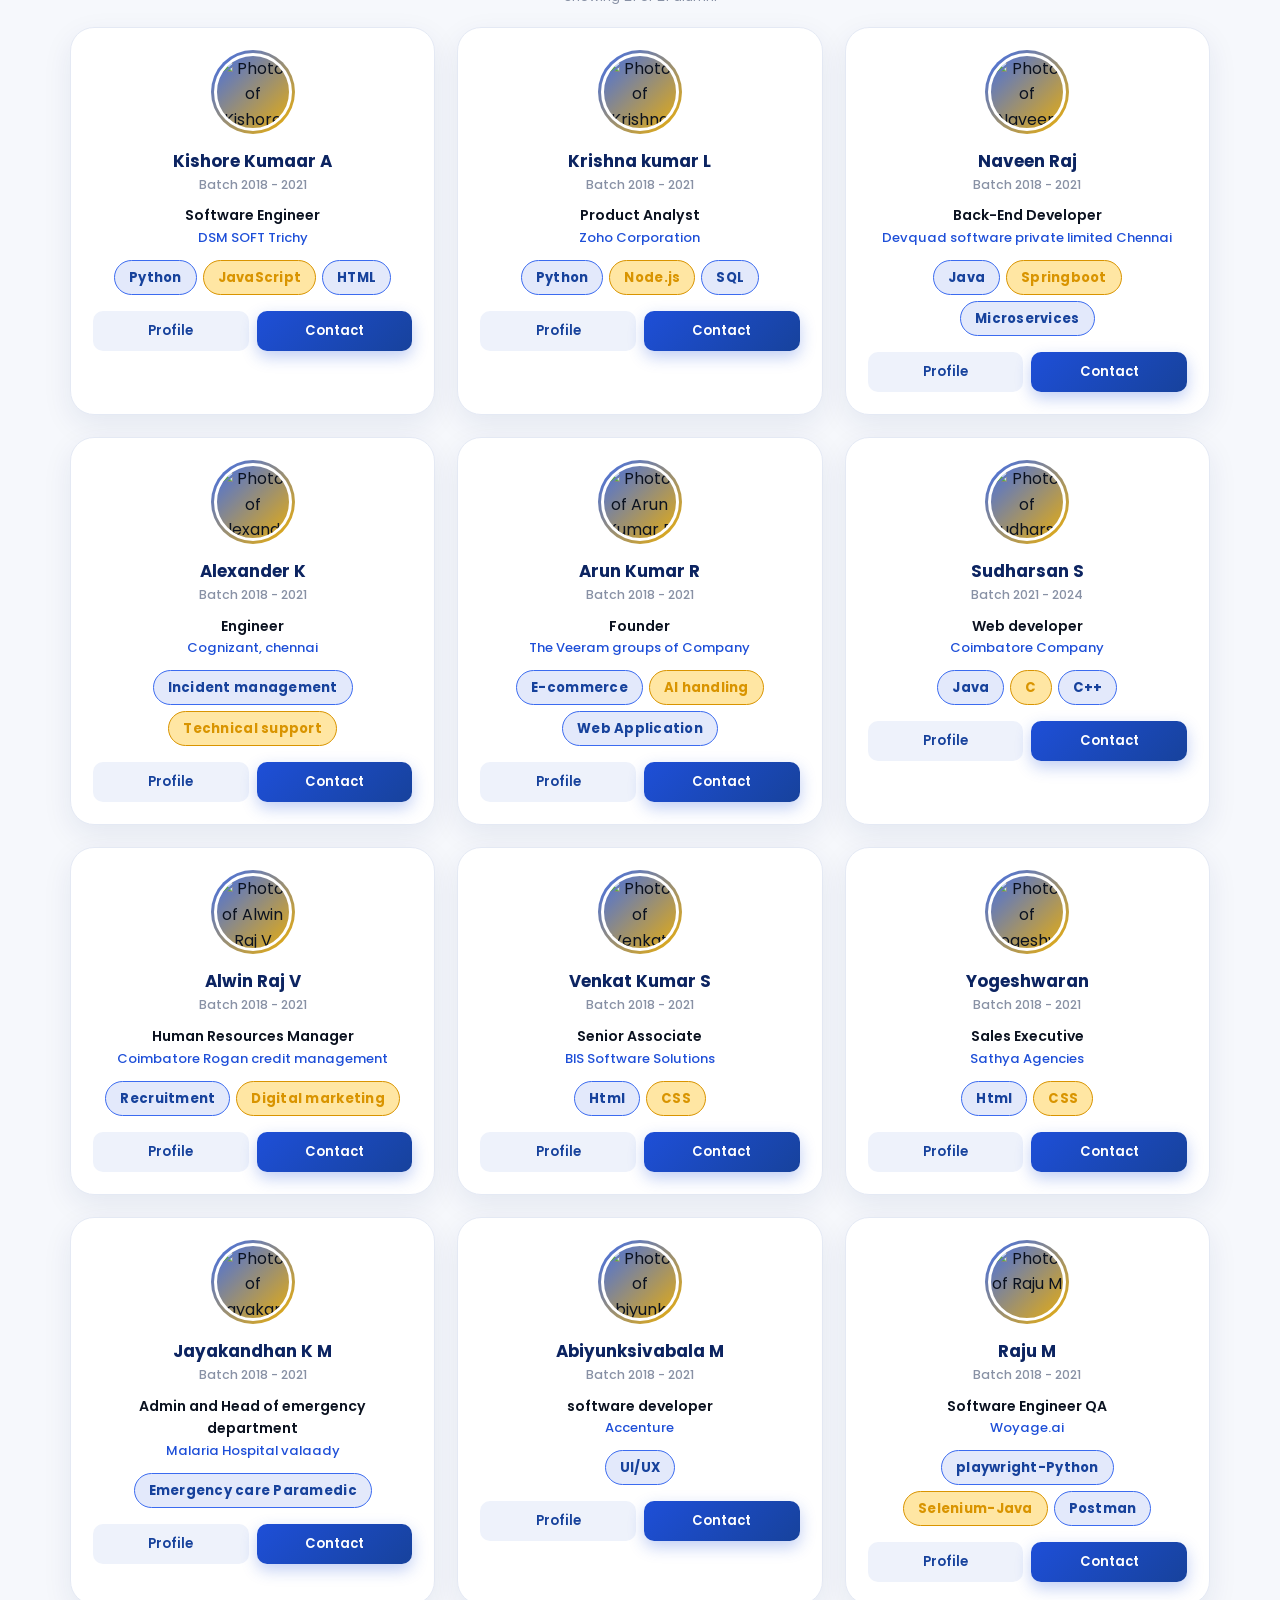
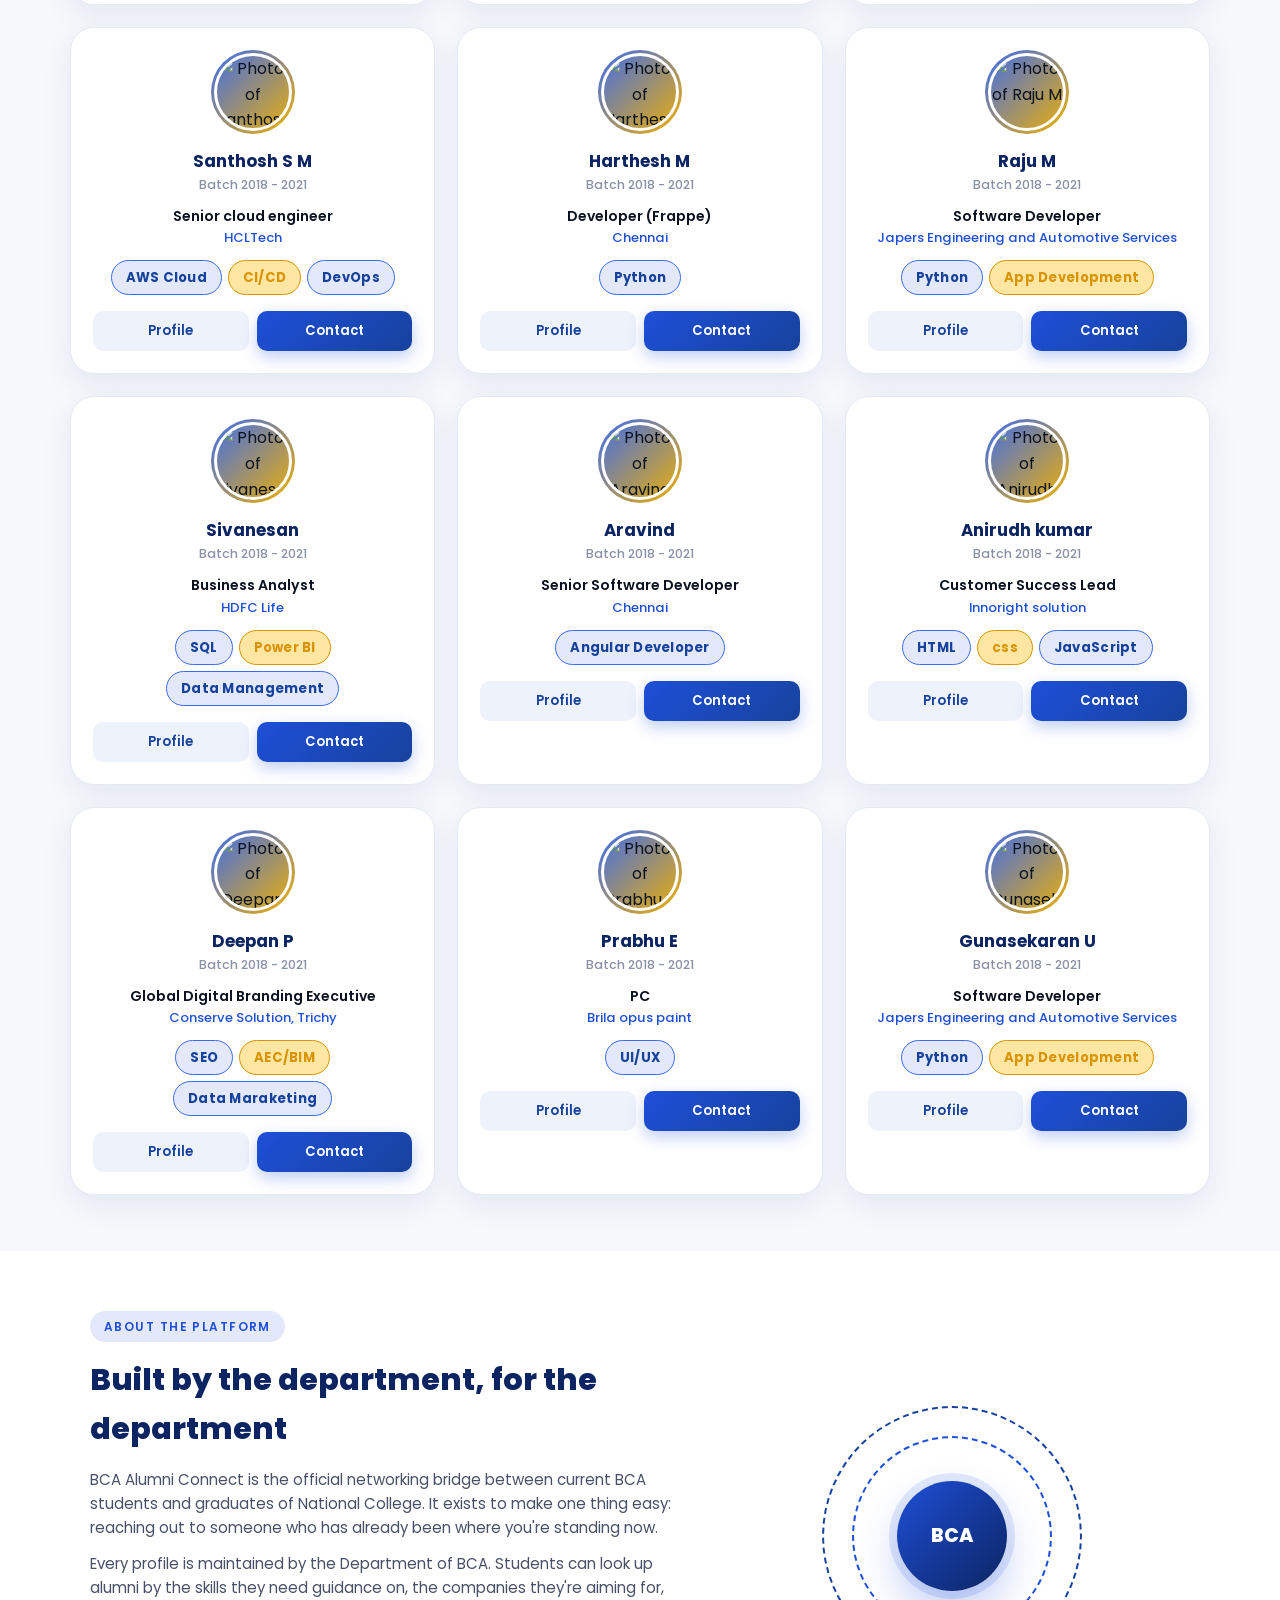
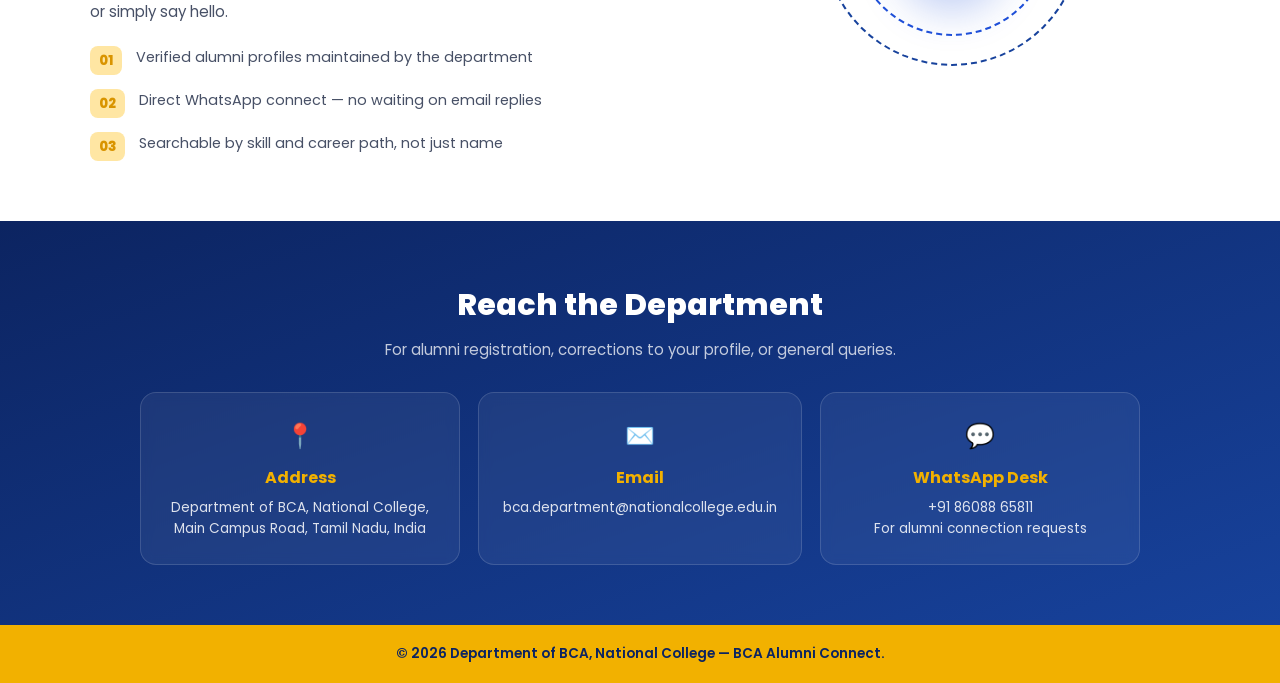
==== commit 7f30270c: "Update index.html" ====
--- a/index.html
+++ b/index.html
@@ -30,8 +30,13 @@
       <h1 class="portal-name">Alumni Connect</h1>
     </div>
   </div>
-      <nav class="main-nav" aria-label="Main navigation">
-        <div class="nav-links">
+      <nav class="main-nav" id="mainNav" aria-label="Main navigation">
+        <button class="nav-toggle" id="navToggle" aria-label="Toggle navigation" aria-expanded="false">
+          <span></span>
+          <span></span>
+          <span></span>
+        </button>
+        <div class="nav-links" id="navLinks">
           <a href="index.html" class="nav-link">Home</a>
           <a href="alumni-hub.html" class="nav-link active-link">Career Hub</a>
         </div>
@@ -228,4 +233,4 @@
 
 <script src="script.js"></script>
 </body>
-</html>+</html>
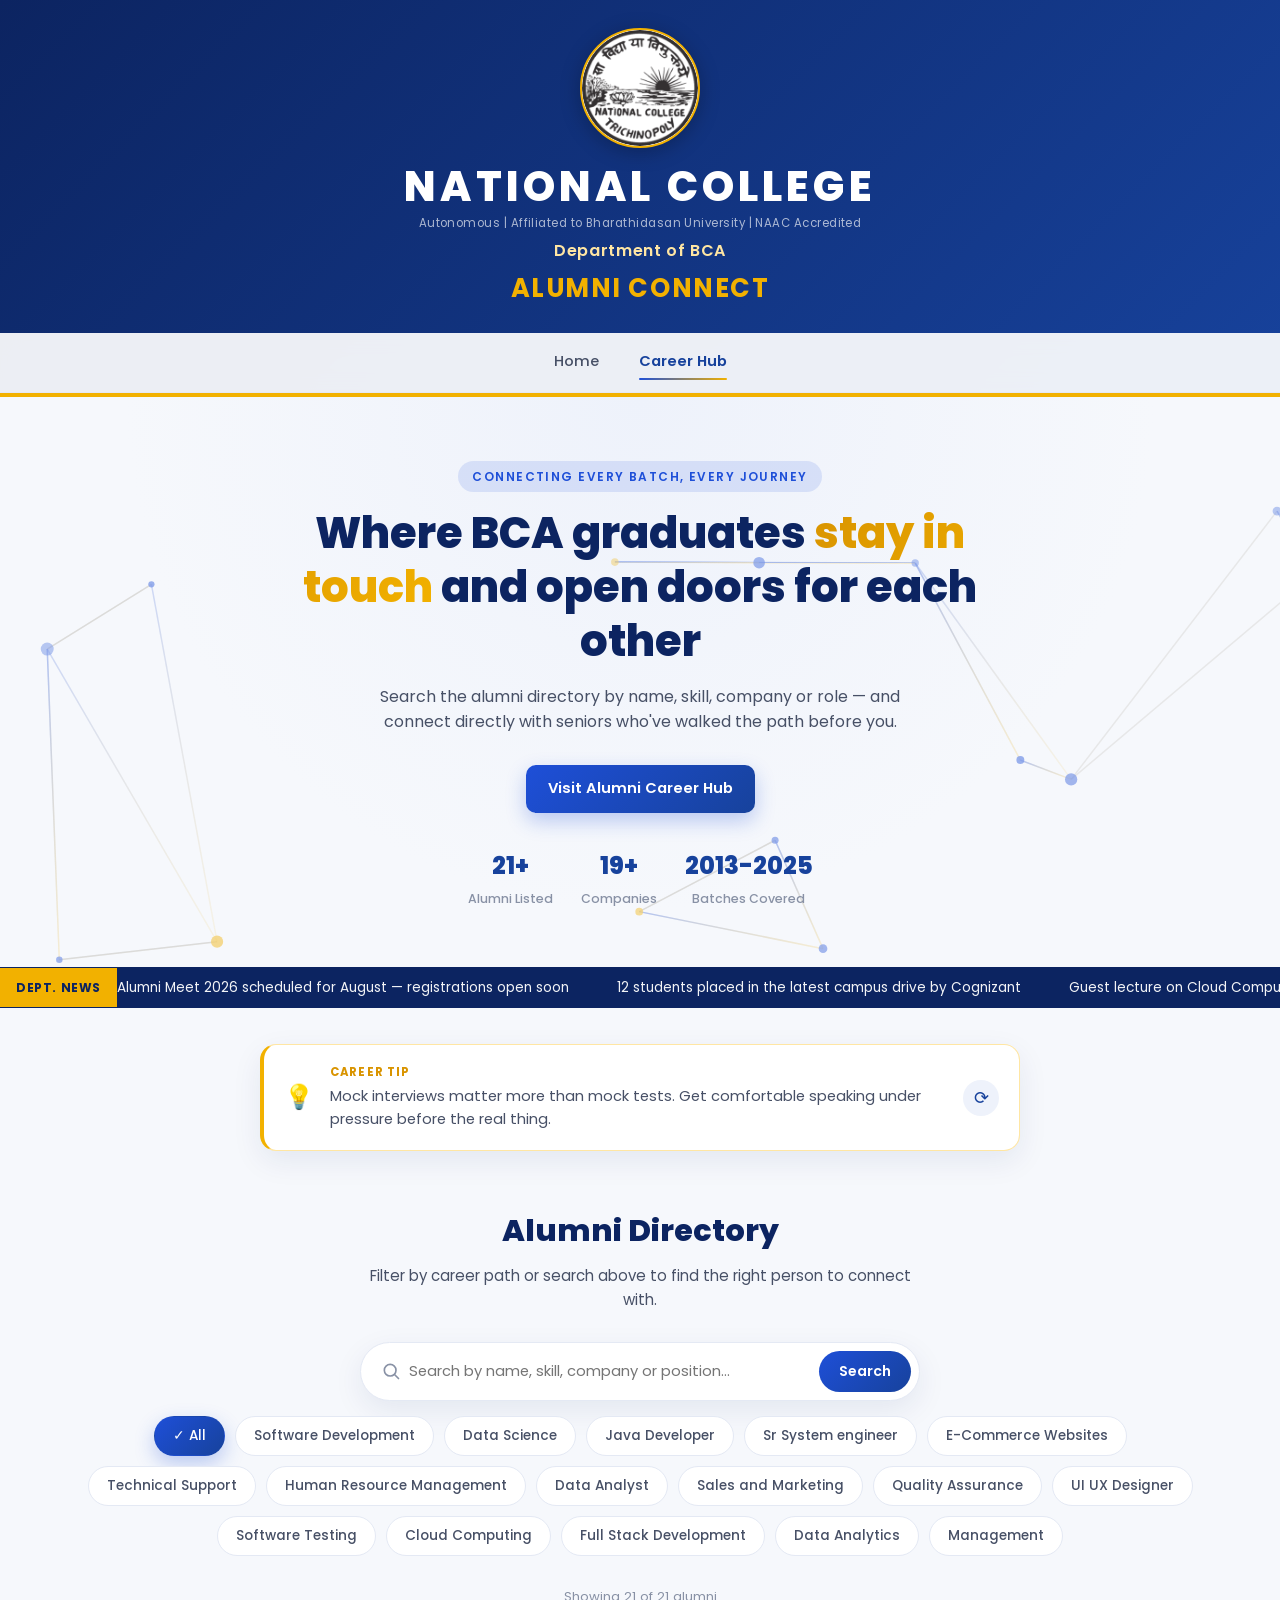
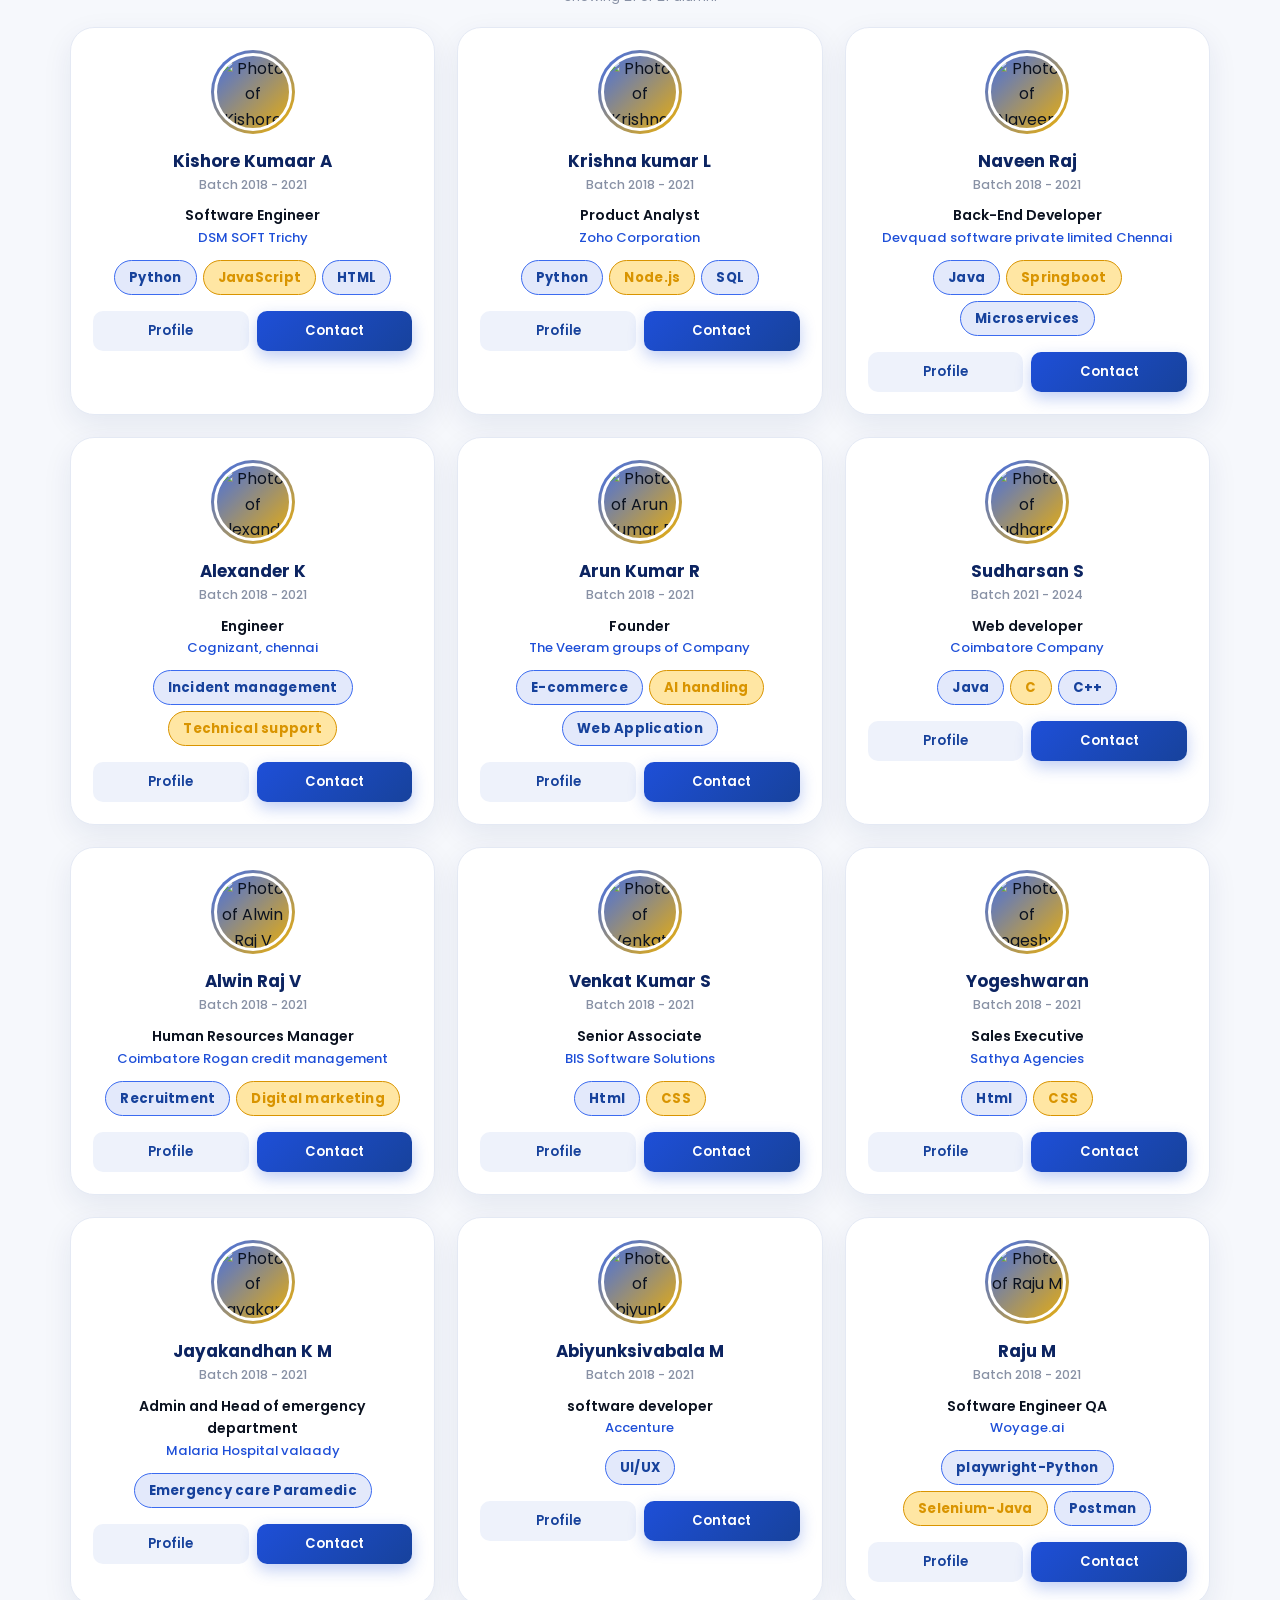
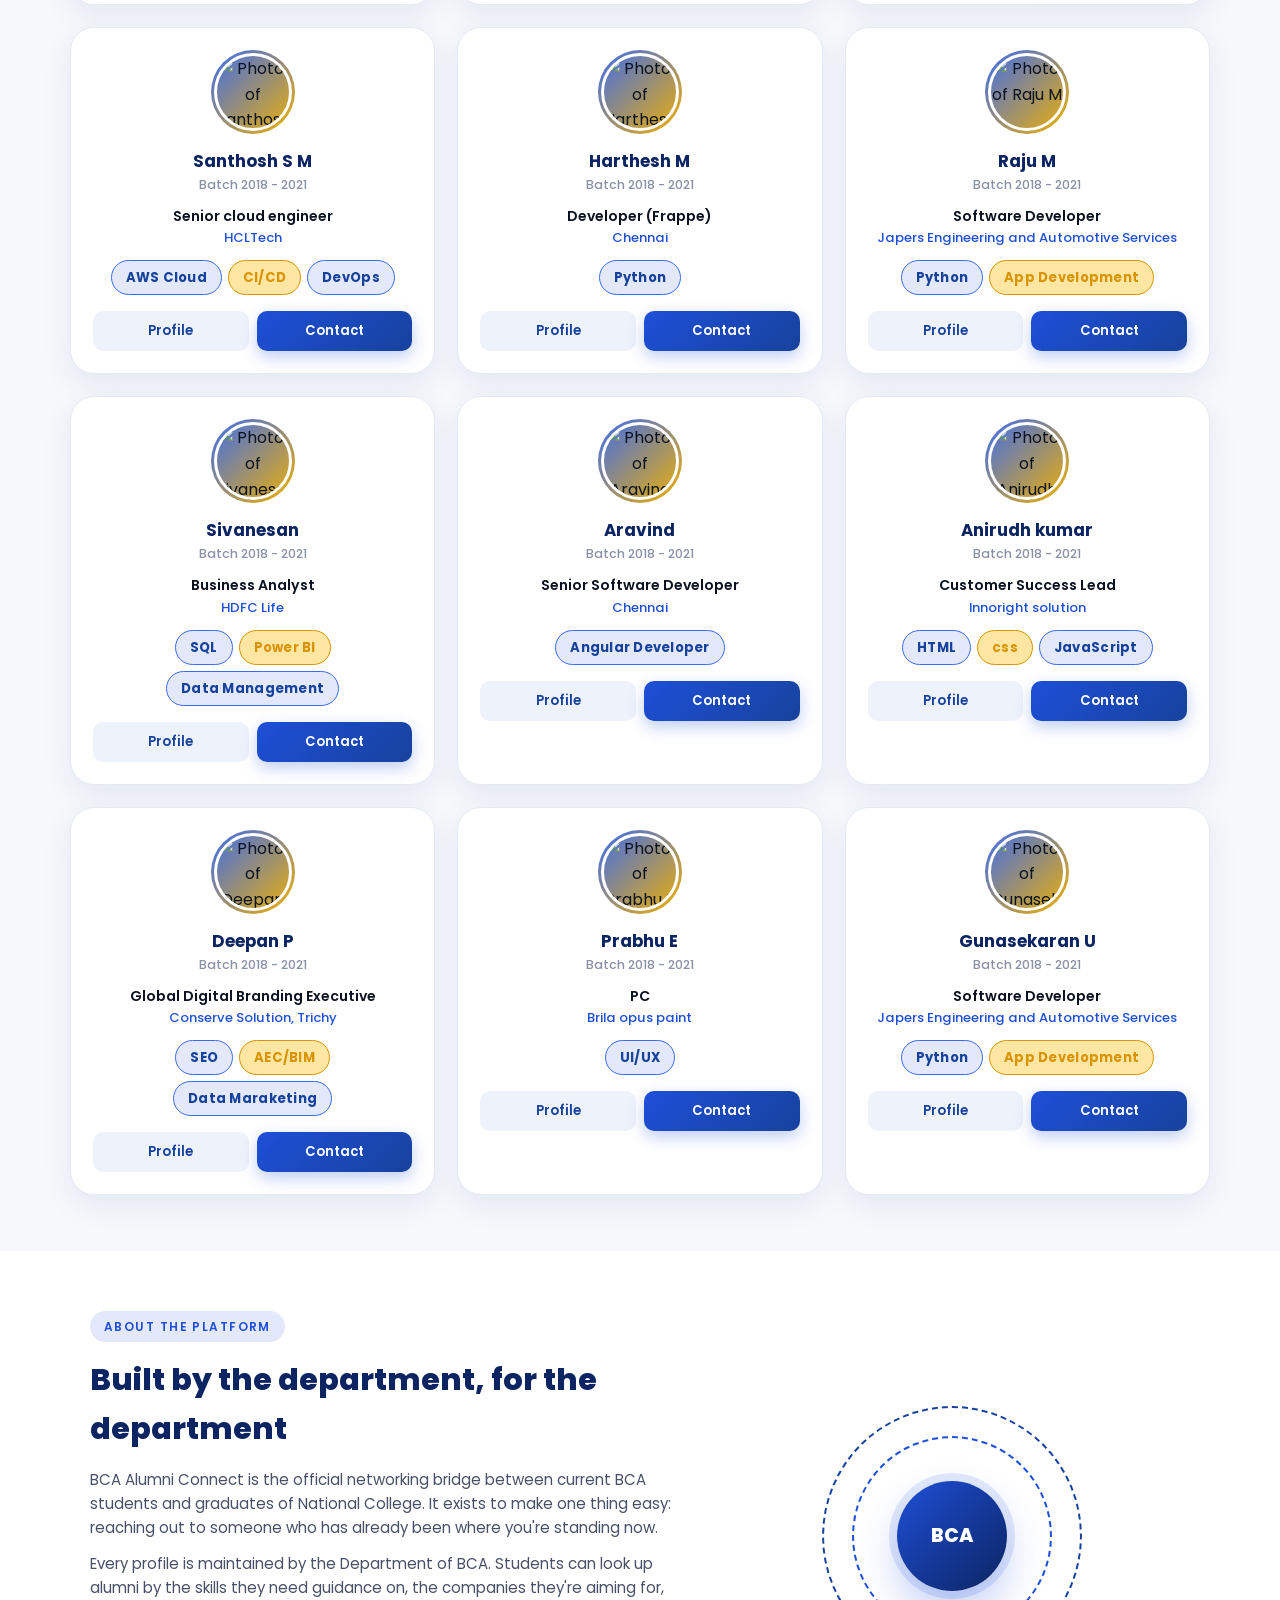
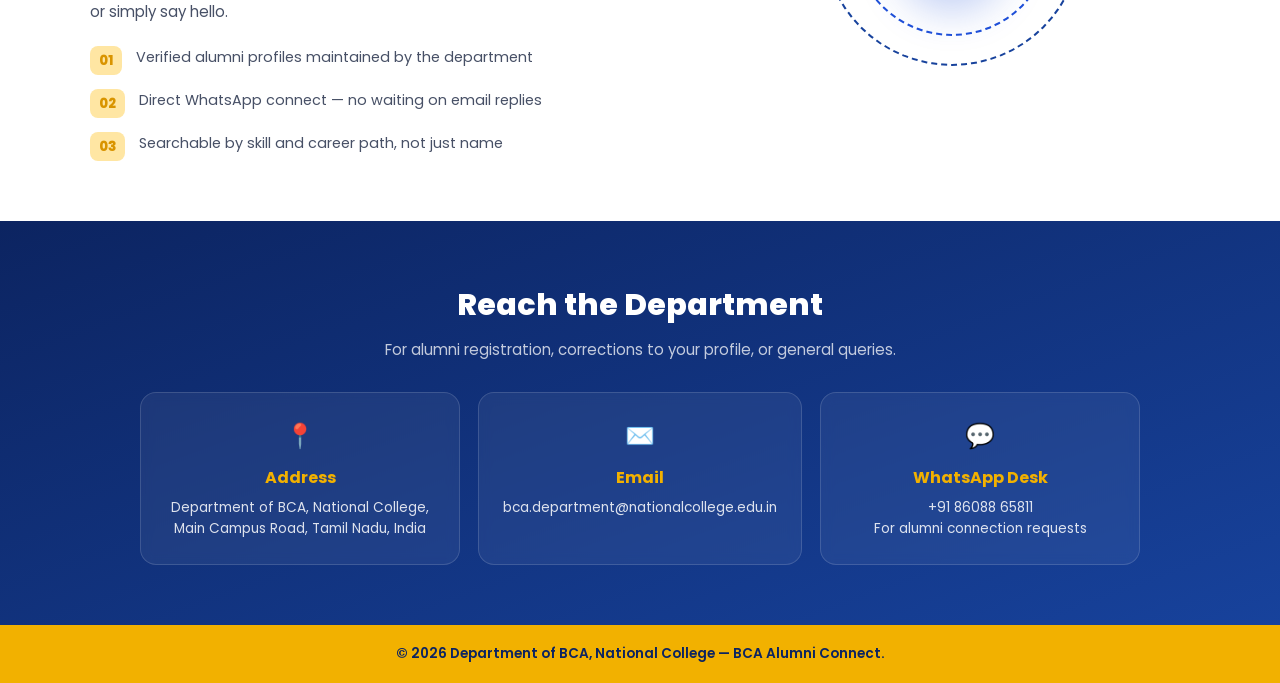
==== commit e835023e: "Update index.html" ====
--- a/index.html
+++ b/index.html
@@ -37,7 +37,7 @@
           <span></span>
         </button>
         <div class="nav-links" id="navLinks">
-          <a href="index.html" class="nav-link">Home</a>
+          <a href="https://nct-bca.github.io/BCUS24029-BCUS24043/" class="nav-link">Home</a>
           <a href="alumni-hub.html" class="nav-link active-link">Career Hub</a>
         </div>
       </nav>
--- a/style.css
+++ b/style.css
@@ -169,6 +169,7 @@
   justify-content: center;
   height: var(--nav-height);
   transition: box-shadow 0.3s ease;
+  isolation: isolate;
 }
 .main-nav.scrolled { box-shadow: 0 6px 20px rgba(12, 36, 97, 0.08); }
 
@@ -866,4 +867,4 @@
   .about-grid { grid-template-columns: 1.1fr 0.9fr; }
   .contact-grid { grid-template-columns: repeat(3, 1fr); }
   .alumni-grid { grid-template-columns: repeat(auto-fill, minmax(270px, 1fr)); }
-}+}
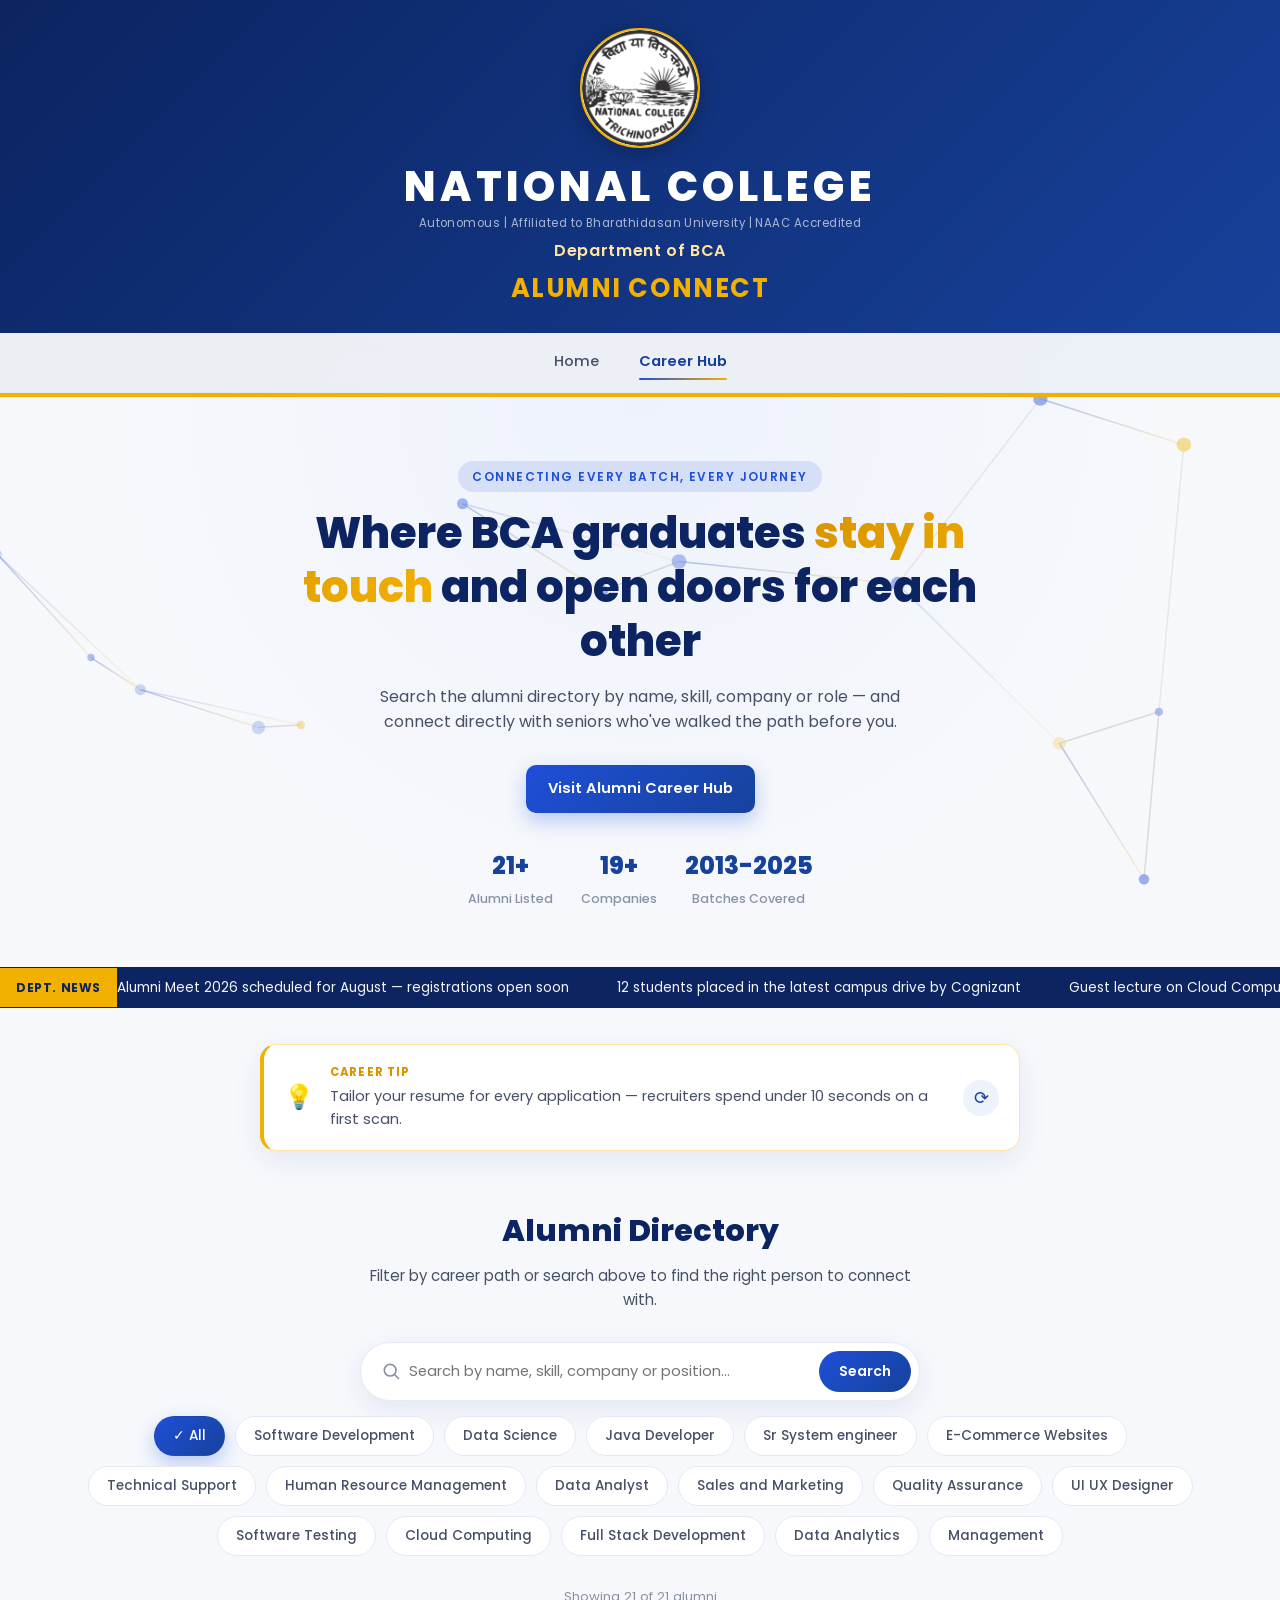
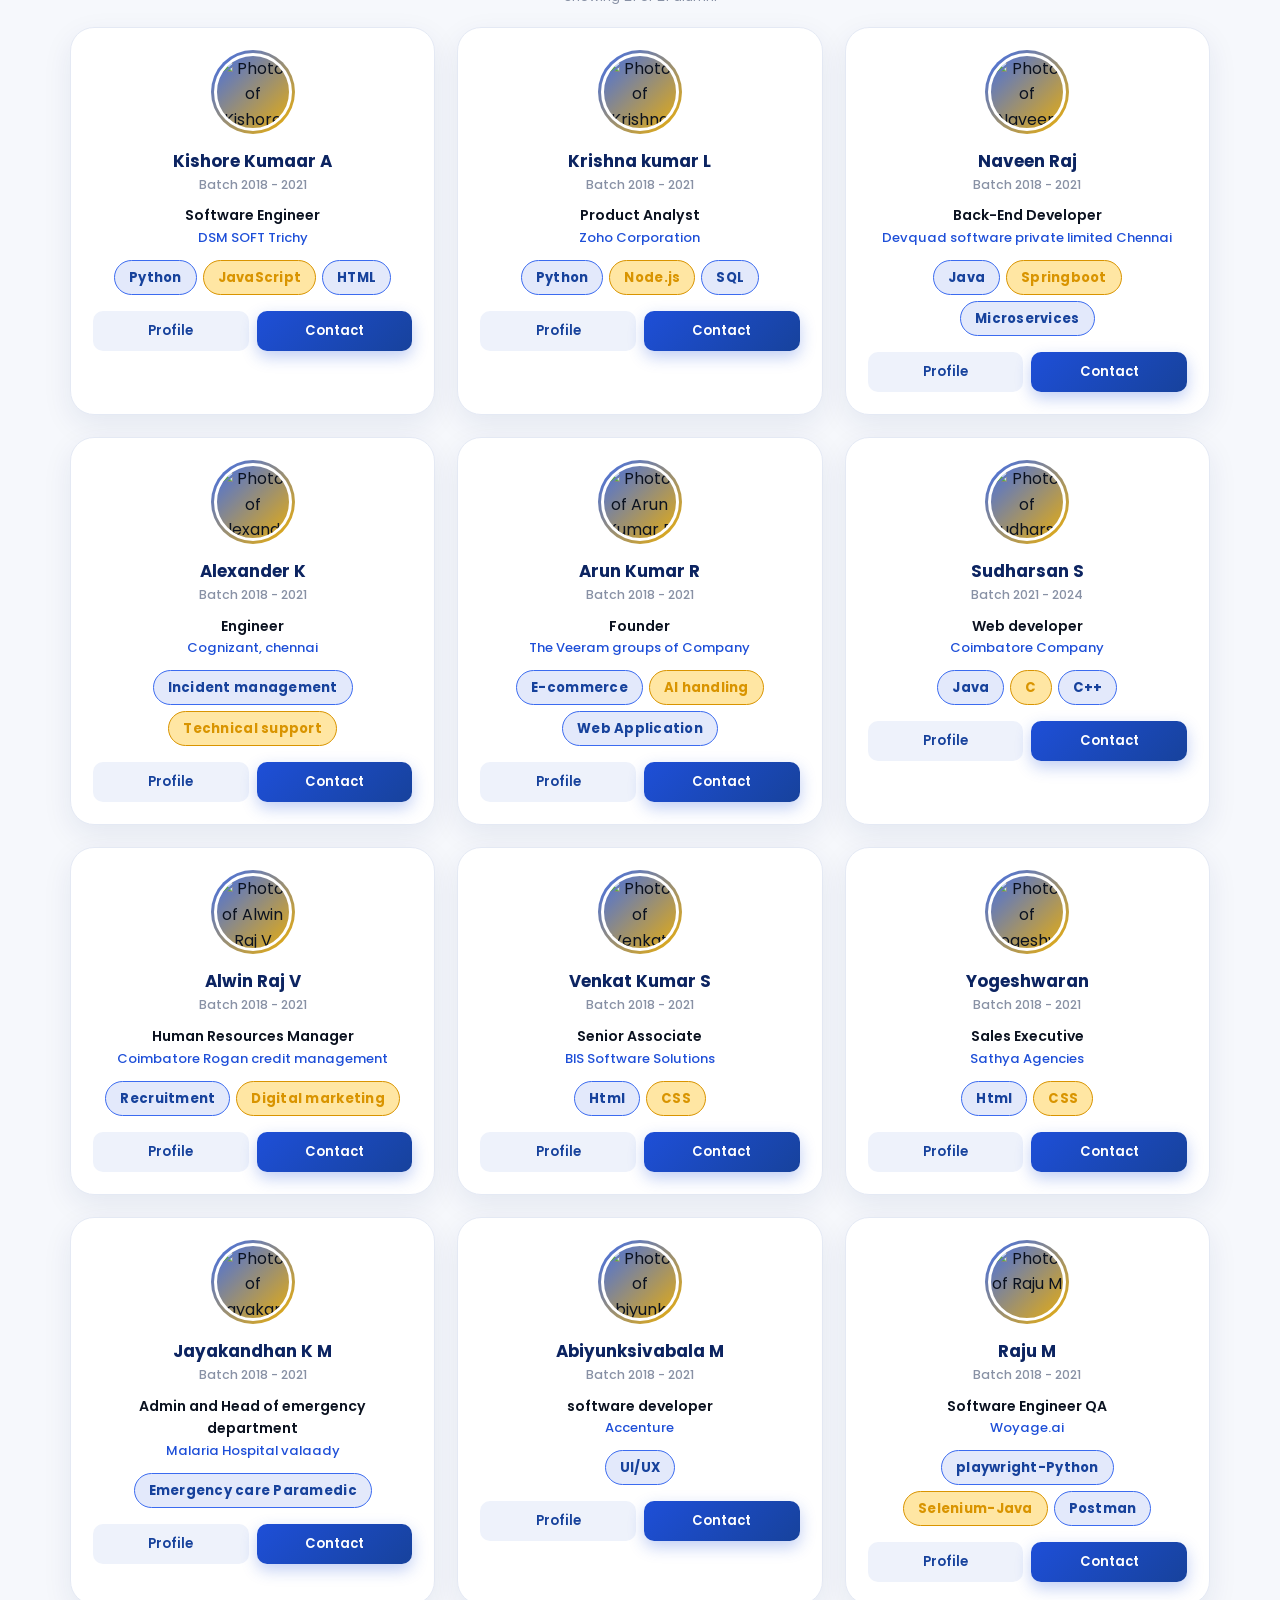
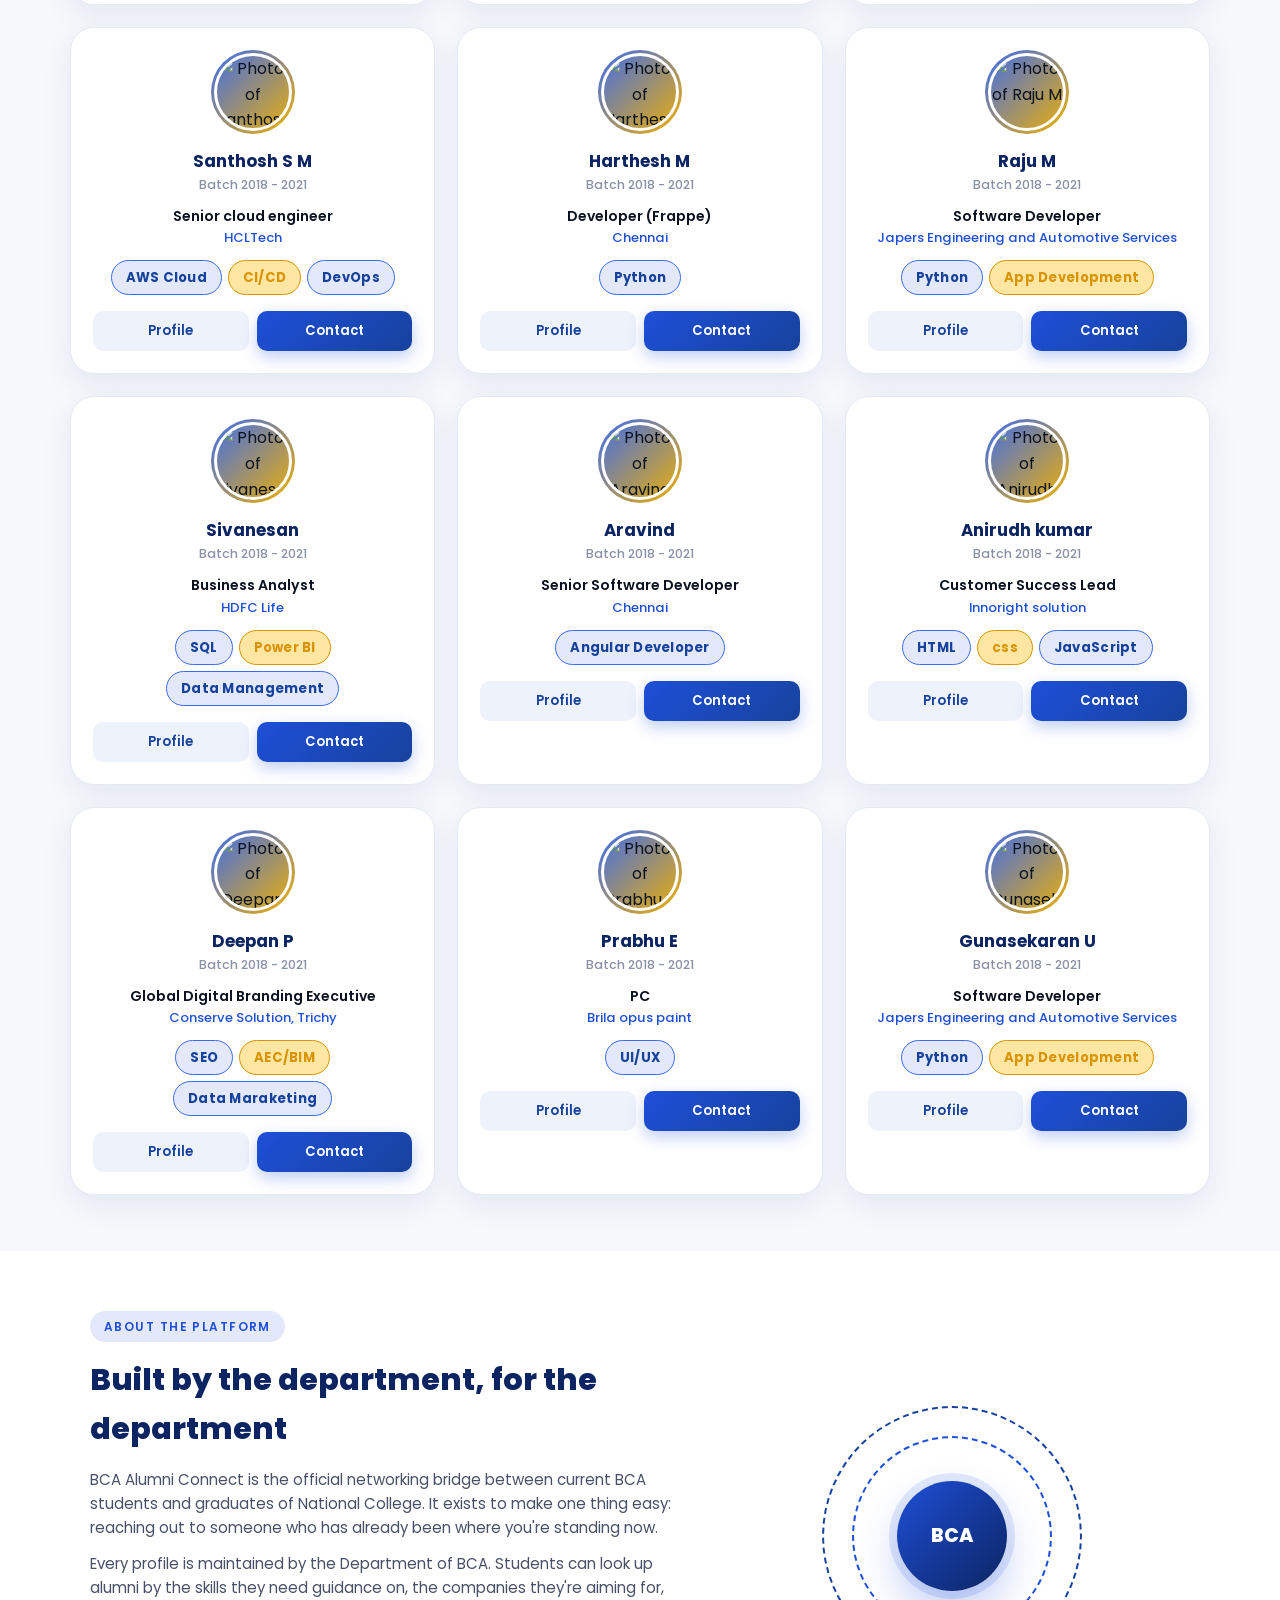
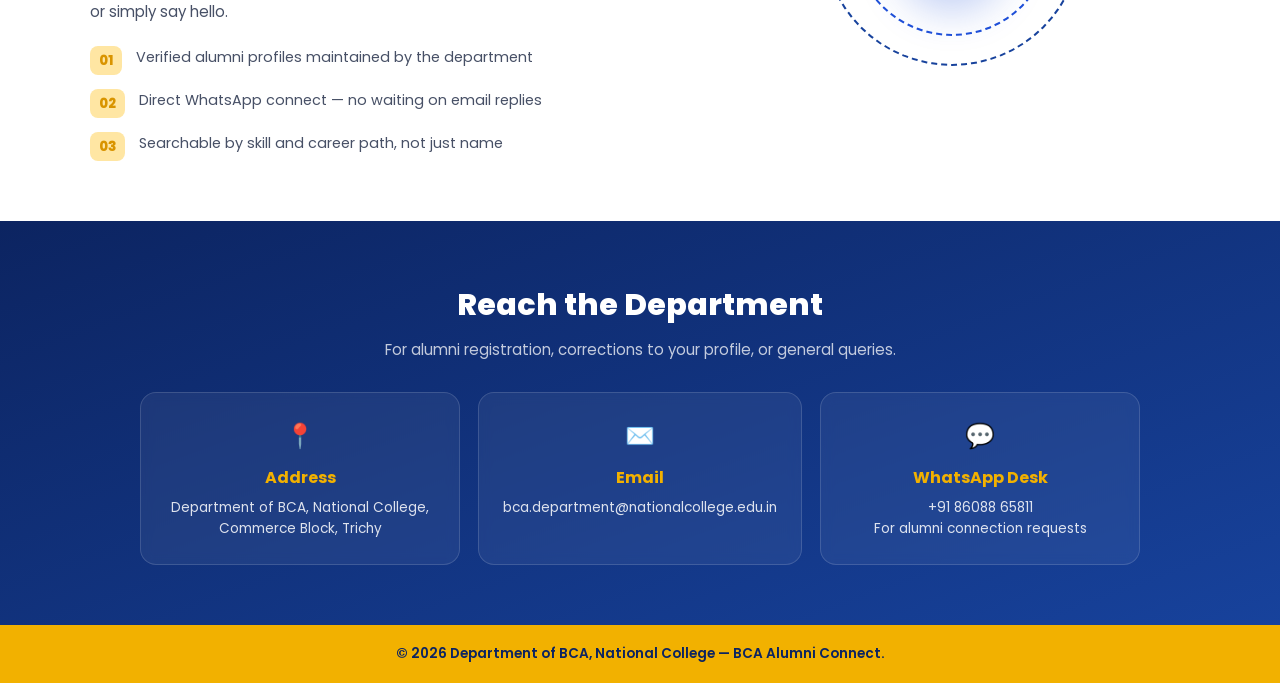
==== commit 14508daf: "Update index.html" ====
--- a/index.html
+++ b/index.html
@@ -145,7 +145,7 @@
       <div class="contact-card">
         <span class="contact-icon">📍</span>
         <h3>Address</h3>
-        <p>Department of BCA, National College,<br/>Main Campus Road, Tamil Nadu, India</p>
+        <p>Department of BCA, National College,<br/>Commerce Block, Trichy</p>
       </div>
       <div class="contact-card">
         <span class="contact-icon">✉️</span>
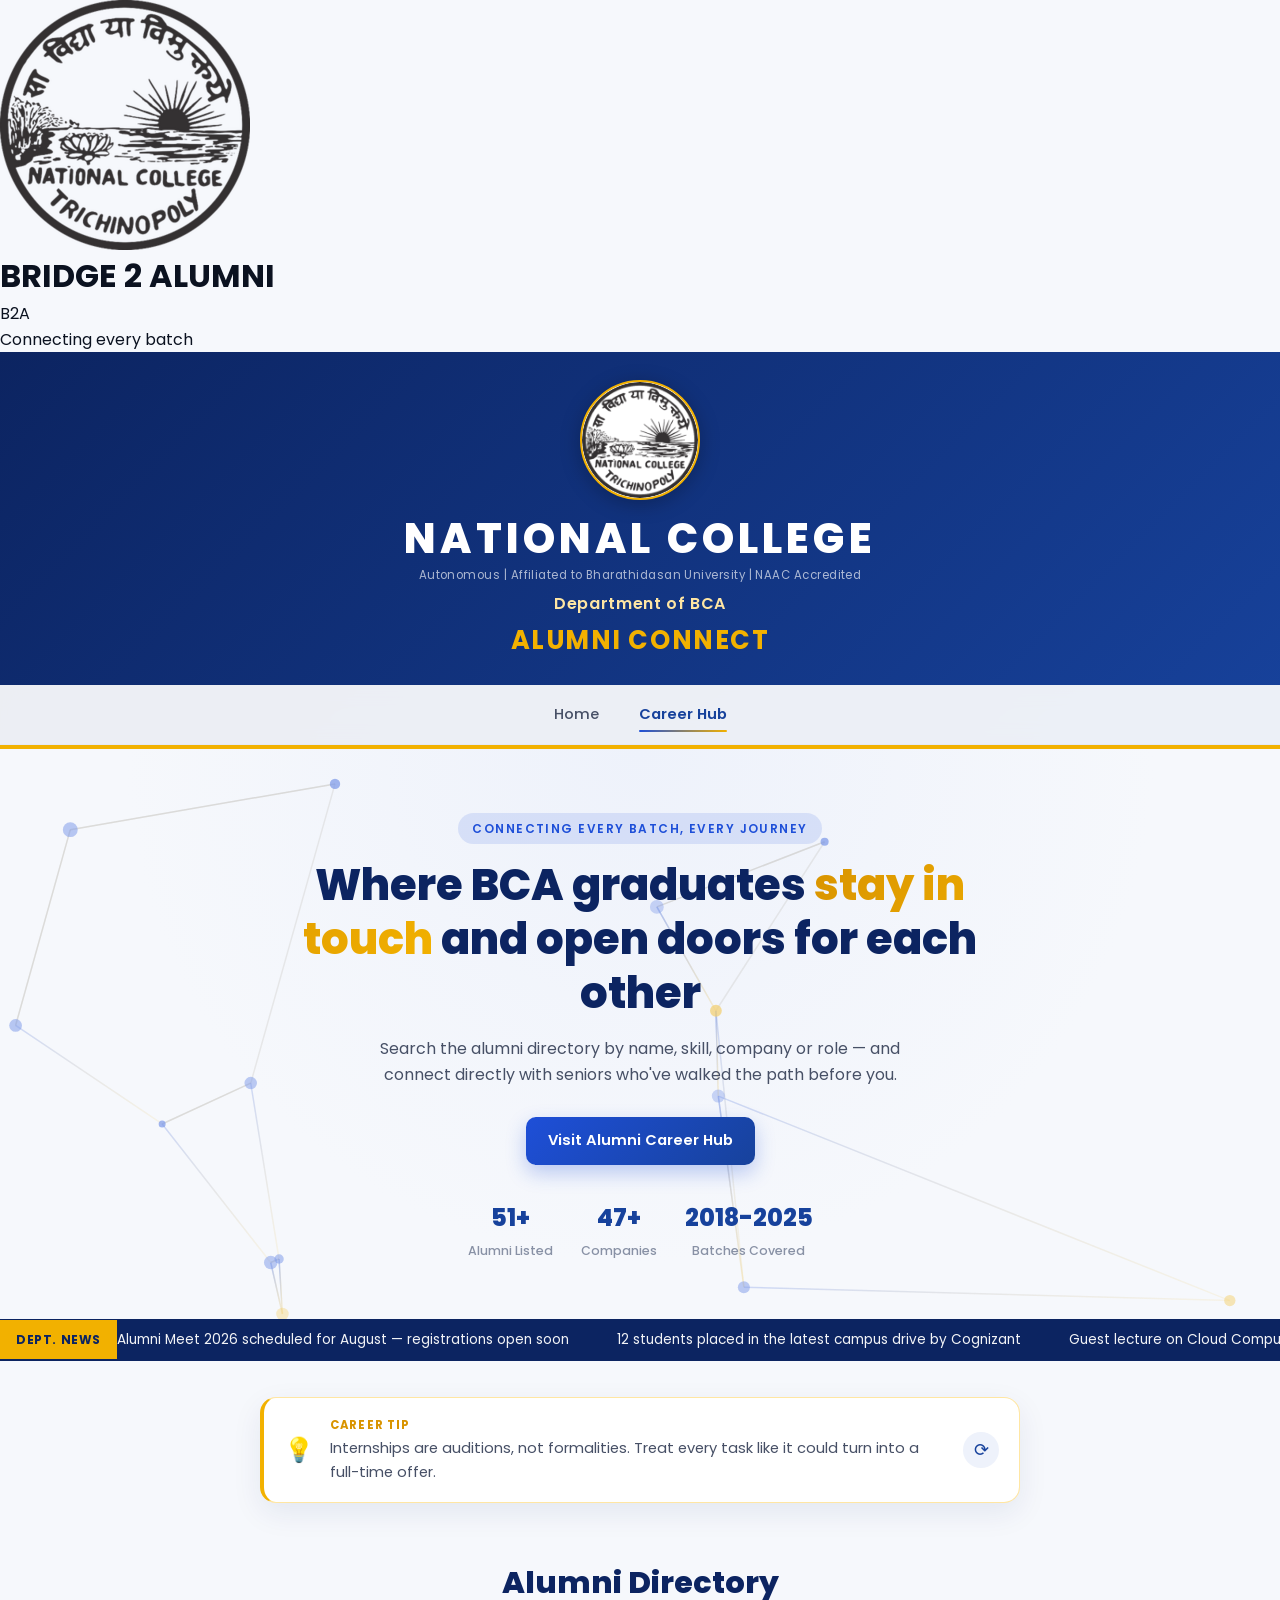
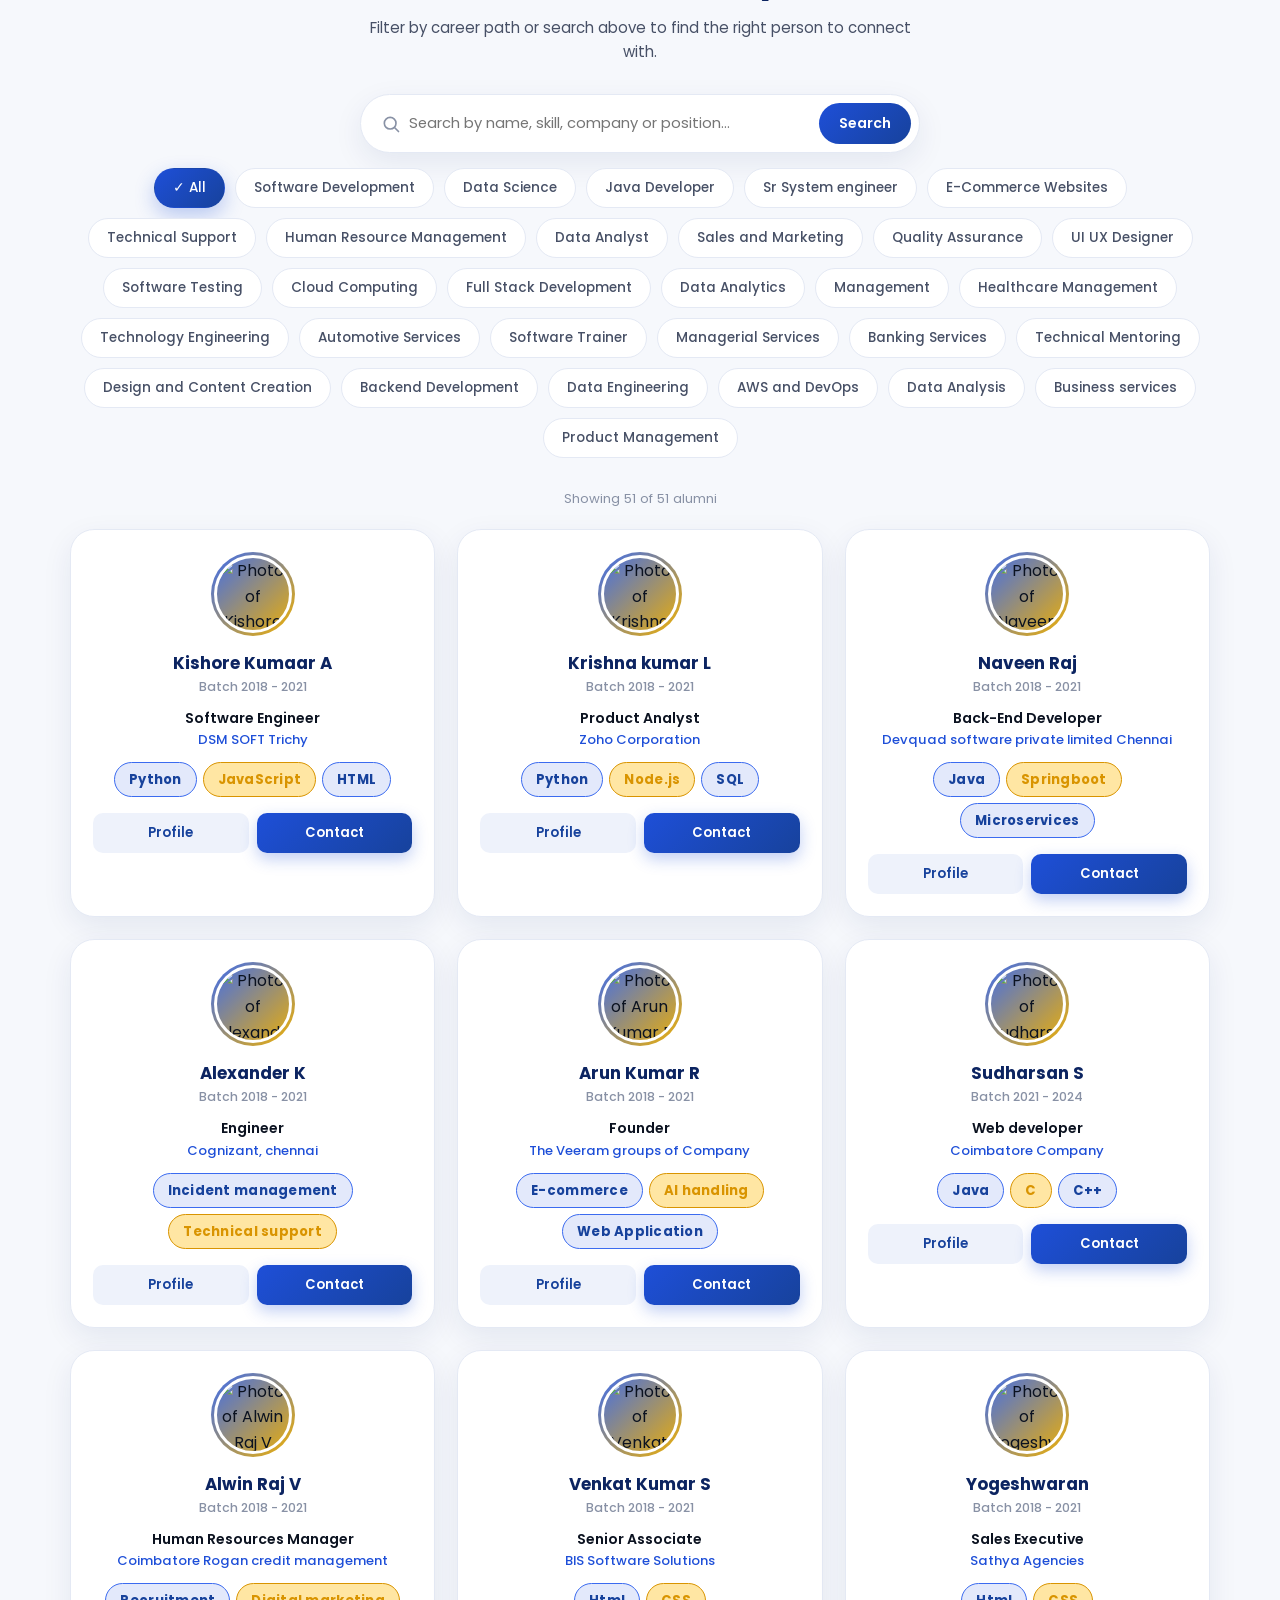
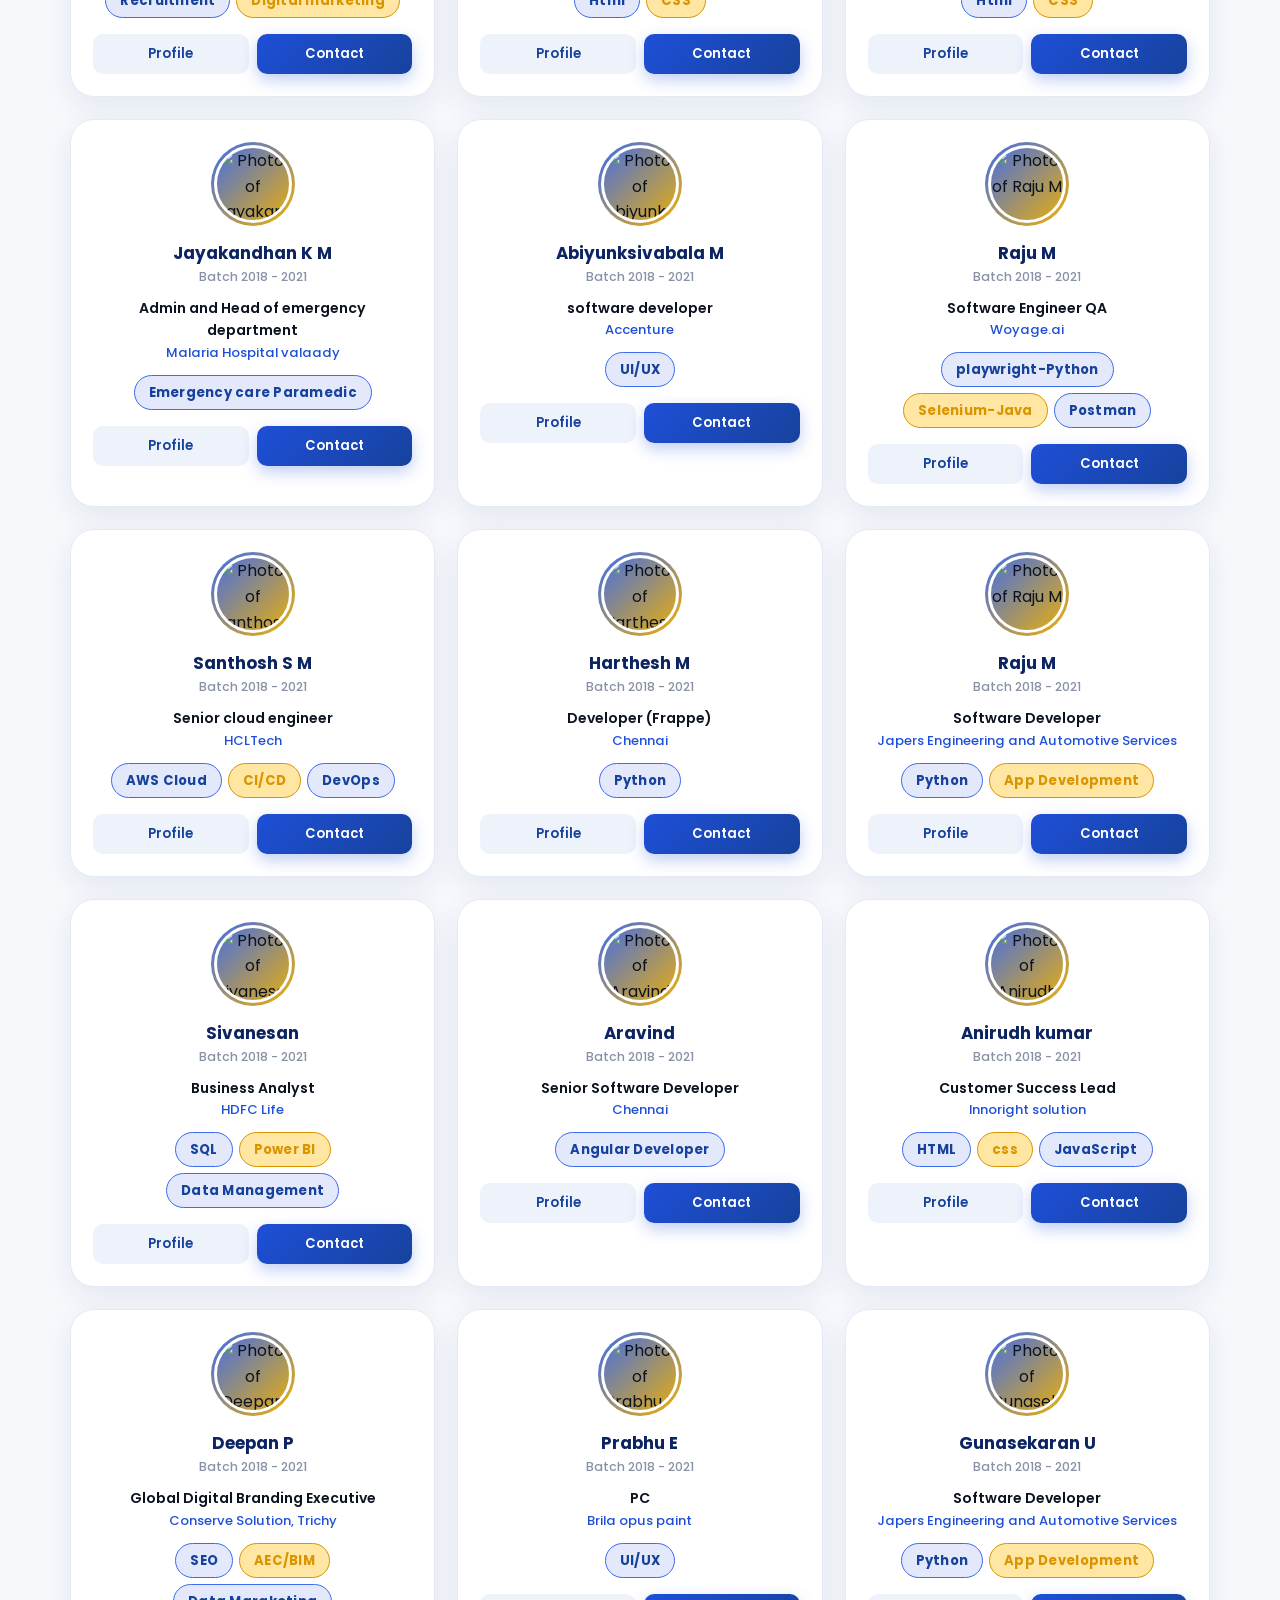
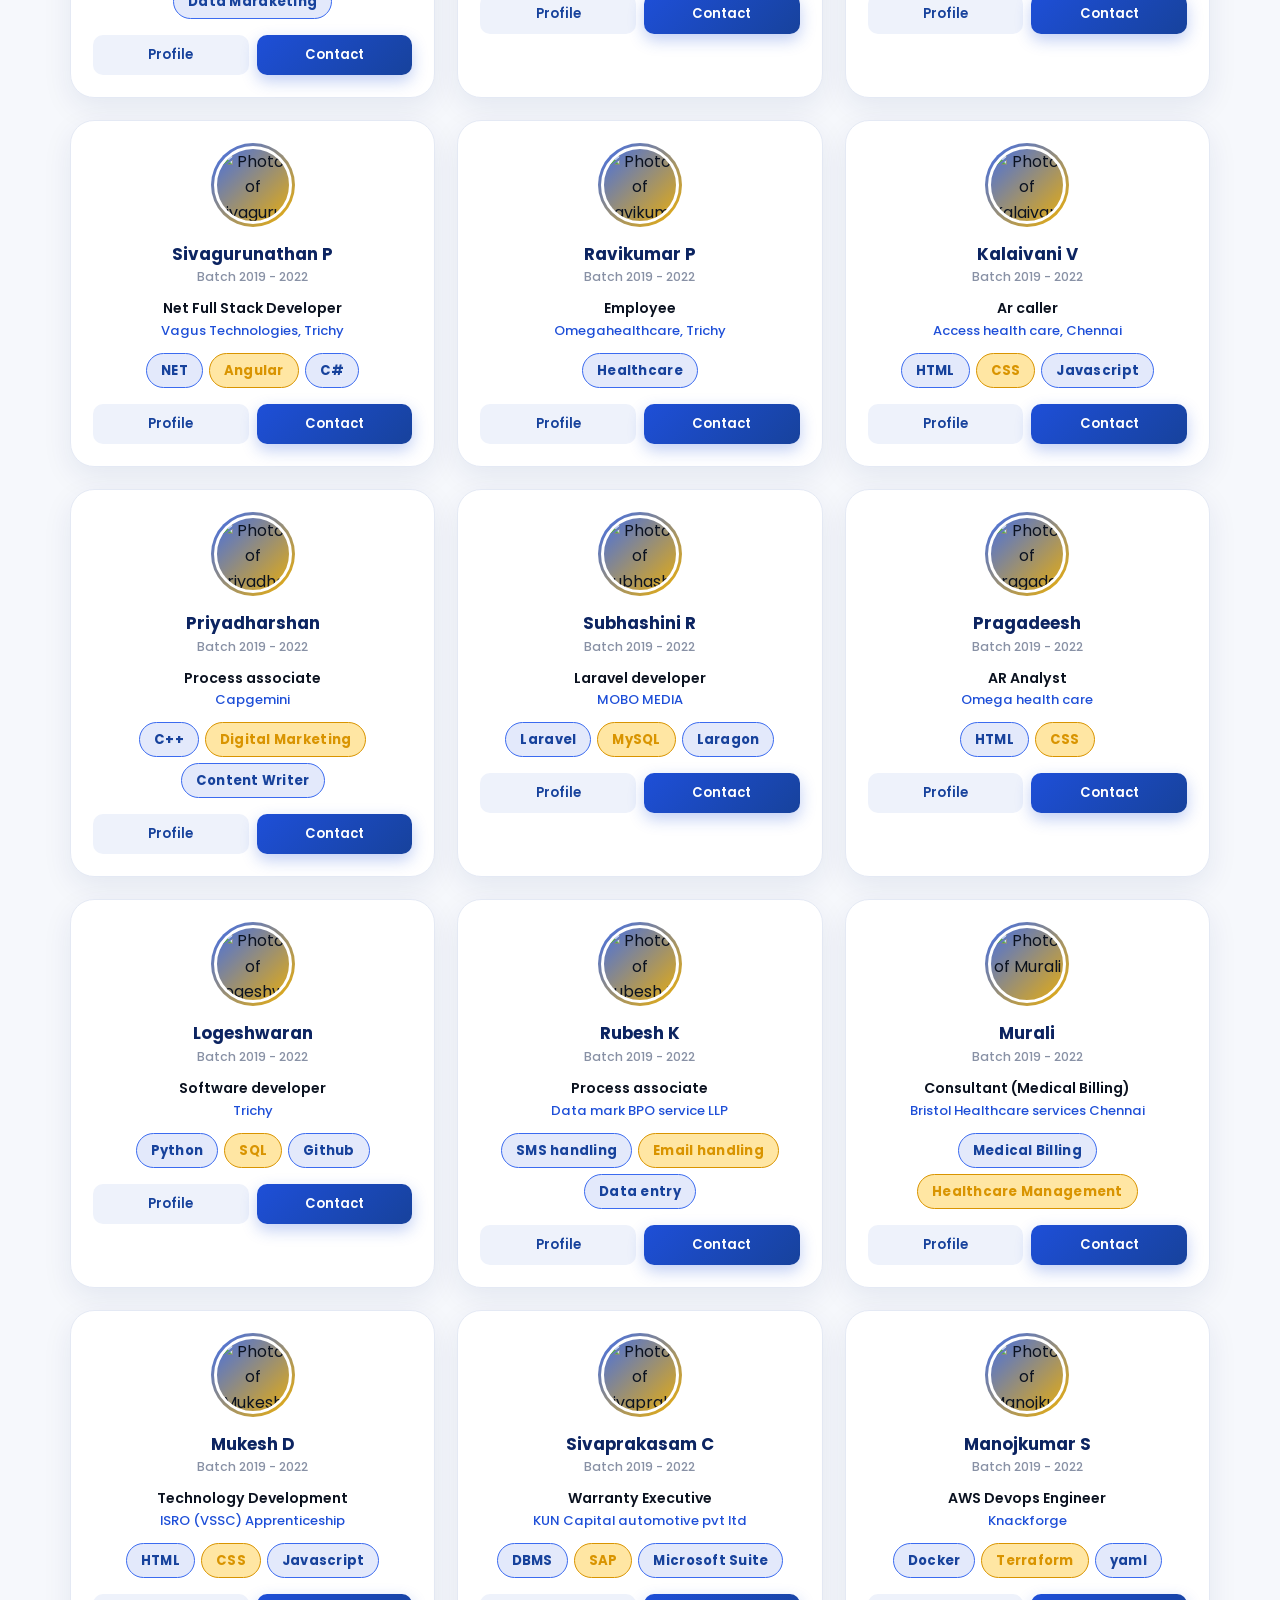
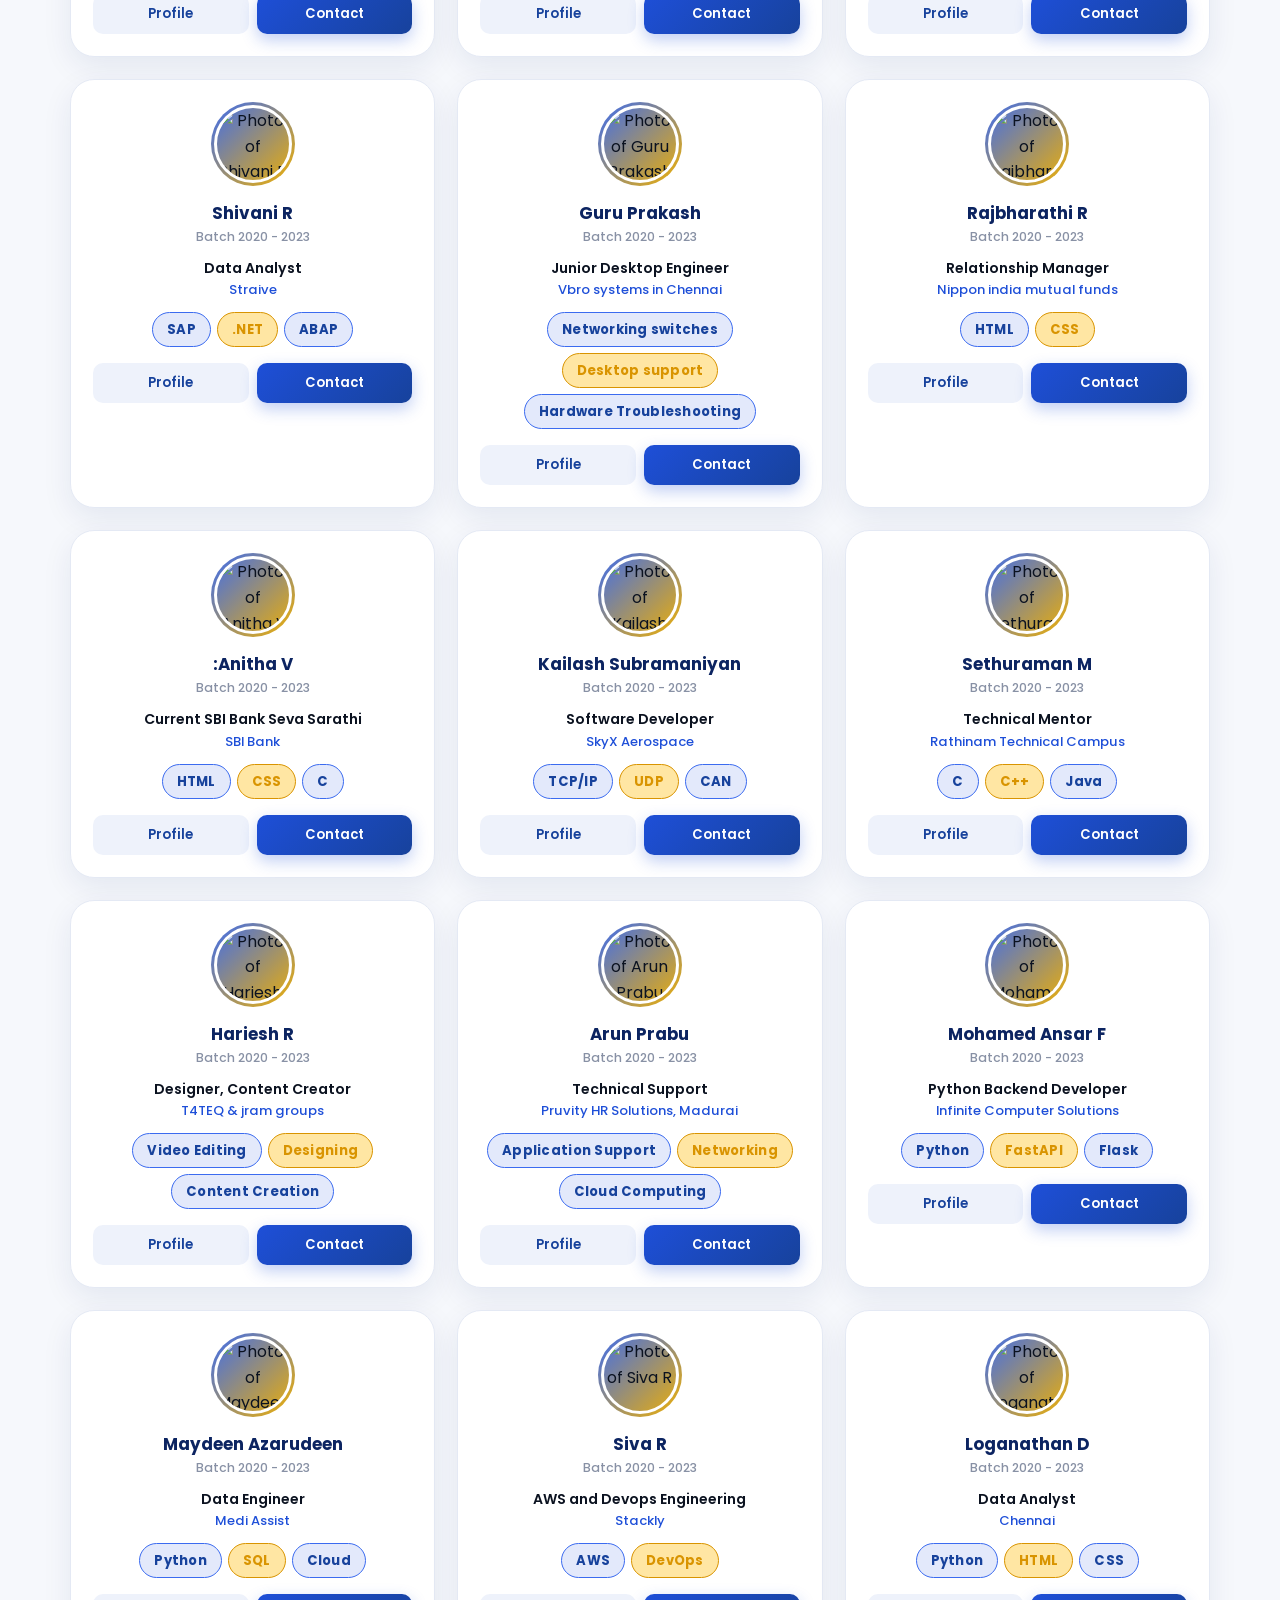
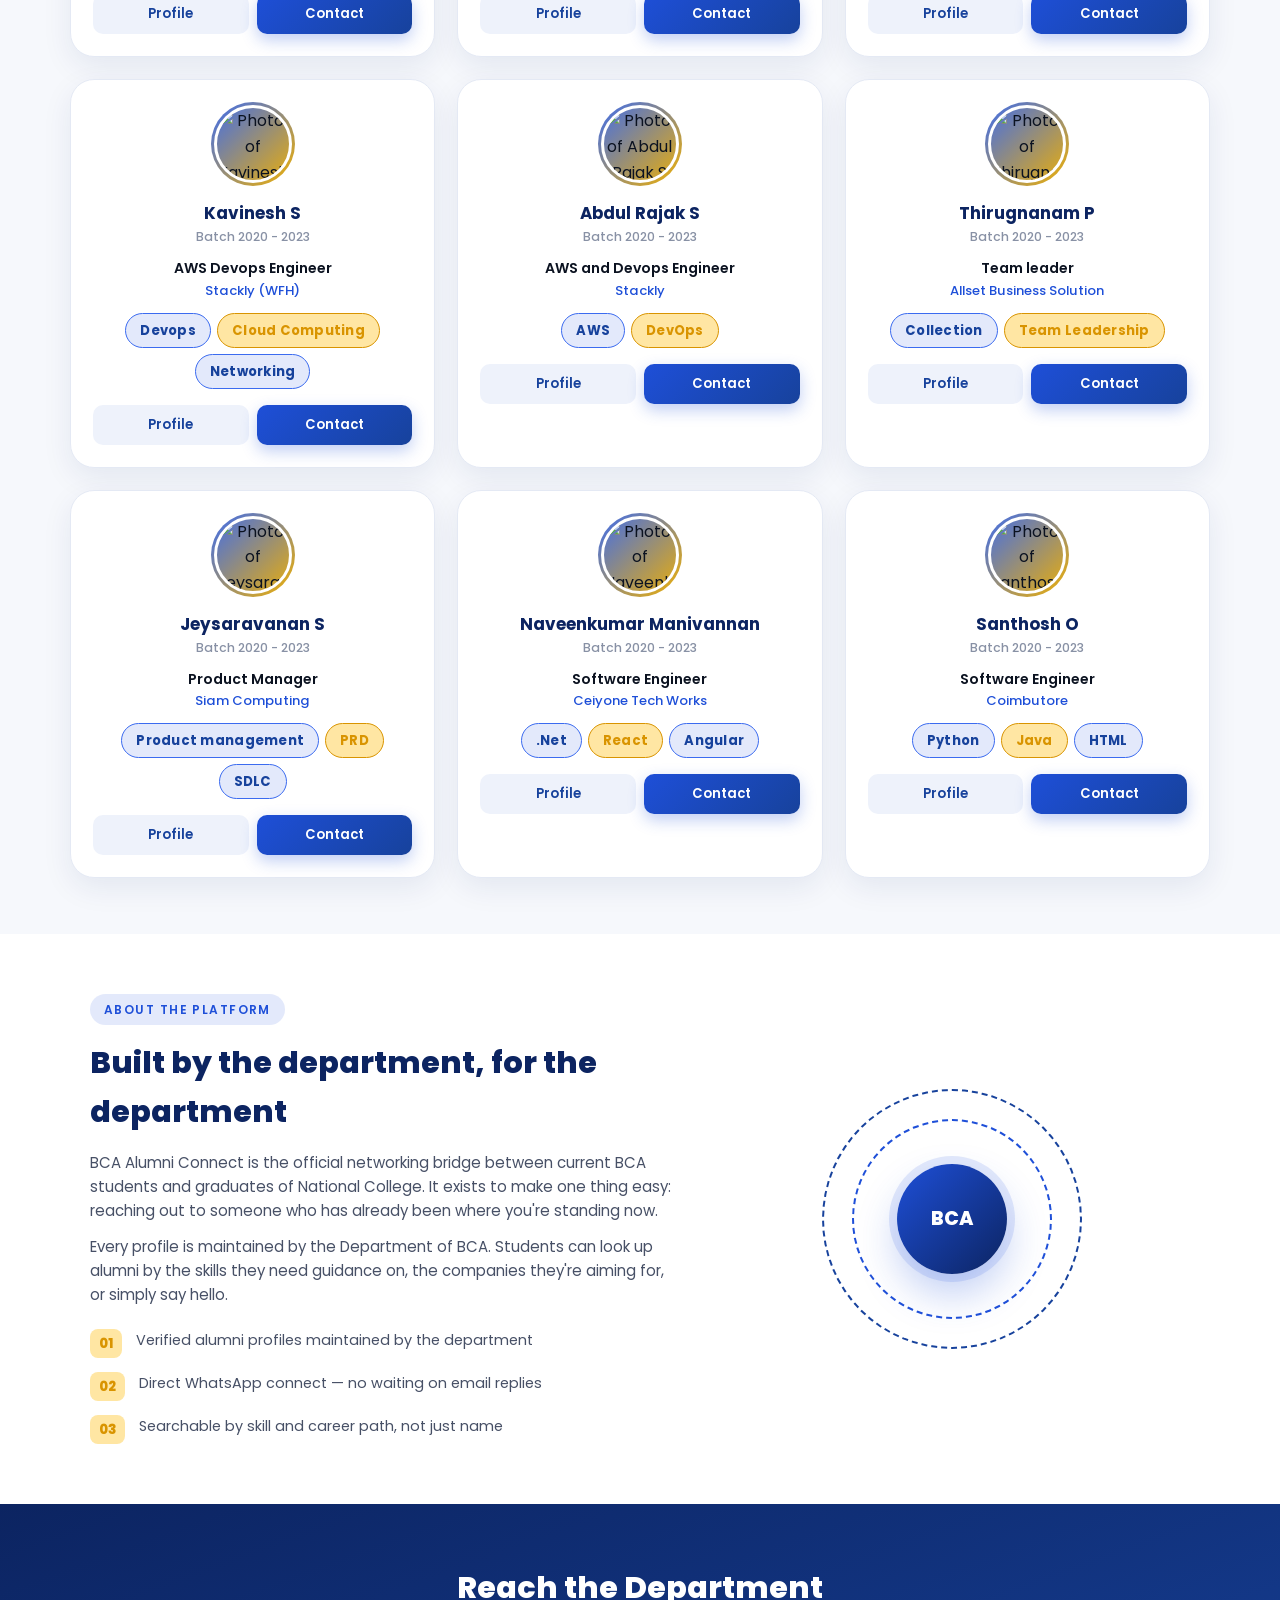
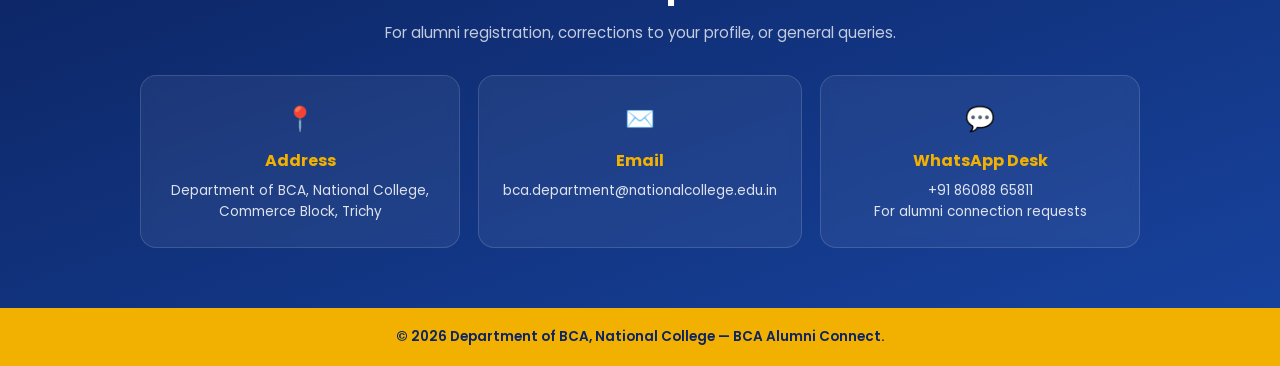
==== commit 5226fdcc: "Update index.html" ====
--- a/index.html
+++ b/index.html
@@ -14,7 +14,63 @@
 <link rel="stylesheet" href="style.css" />
 </head>
 <body>
-
+<!-- ==========================================================================
+     BRIDGE 2 ALUMNI — PRELOADER MARKUP
+     loader.html
+
+     This is a FRAGMENT, not a full page. Paste this block as the very
+     first element inside your existing <body>, above all your current
+     site content. Do not change anything else in your index.html.
+     ========================================================================== -->
+
+<div id="b2a-loader" aria-hidden="true">
+
+  <!-- Ambient background: glow orbs + light rays + particle container -->
+  <div class="b2a-orb b2a-orb--1"></div>
+  <div class="b2a-orb b2a-orb--2"></div>
+  <div class="b2a-orb b2a-orb--3"></div>
+  <div class="b2a-rays"></div>
+  <div class="b2a-particles" id="b2a-particles"><!-- particles injected by loader.js --></div>
+
+  <div class="b2a-stage">
+
+    <!-- Logo placeholder: circular glass container with an abstract
+         "bridge / connection" SVG icon. Swap the <svg> below for your
+         real logo whenever it's ready — just keep it inside .b2a-logo
+         so the glass container styling still applies. -->
+    <div class="b2a-logo">
+      <img src="NCT.png" alt="National College Logo" class="b2a-logo-img" />
+    </div>
+
+    <!-- Title: each letter is its own span so it can animate in
+         individually. This is generated automatically by loader.js from
+         the data-text attribute below — you do not need to hand-write
+         each <span>, but the fallback markup here ensures the title
+         still reads correctly if JavaScript fails to load. -->
+    <h1 class="b2a-title" id="b2a-title" data-text="BRIDGE 2 ALUMNI">BRIDGE 2 ALUMNI</h1>
+
+    <!-- B2A large mark -->
+    <div class="b2a-mark">B2A</div>
+
+    <!-- Optional quiet supporting line -->
+    <p class="b2a-tagline">Connecting every batch</p>
+
+  </div>
+</div>
+
+<!-- ==========================================================================
+     Your existing site content should be wrapped once, e.g.:
+
+     <div id="site-content" class="b2a-site-reveal"> ...your entire
+       existing page markup, completely unchanged... </div>
+
+     Wrapping it is optional — loader.js works with or without it — but
+     wrapping it lets the site fade + rise into view as the loader exits.
+     See the integration instructions in the accompanying README section
+     of this response for exact steps.
+     ========================================================================== -->
+
+<div id="site-content" class="b2a-site-reveal">
 <!-- ============ SITE HEADER ============ -->
 <header class="site-header" id="siteHeader">
   <div class="header-top">
@@ -231,6 +287,8 @@
 <!-- Toast notification -->
 <div class="toast" id="toast"></div>
 
+</div><!-- /#site-content -->
+
 <script src="script.js"></script>
 </body>
 </html>
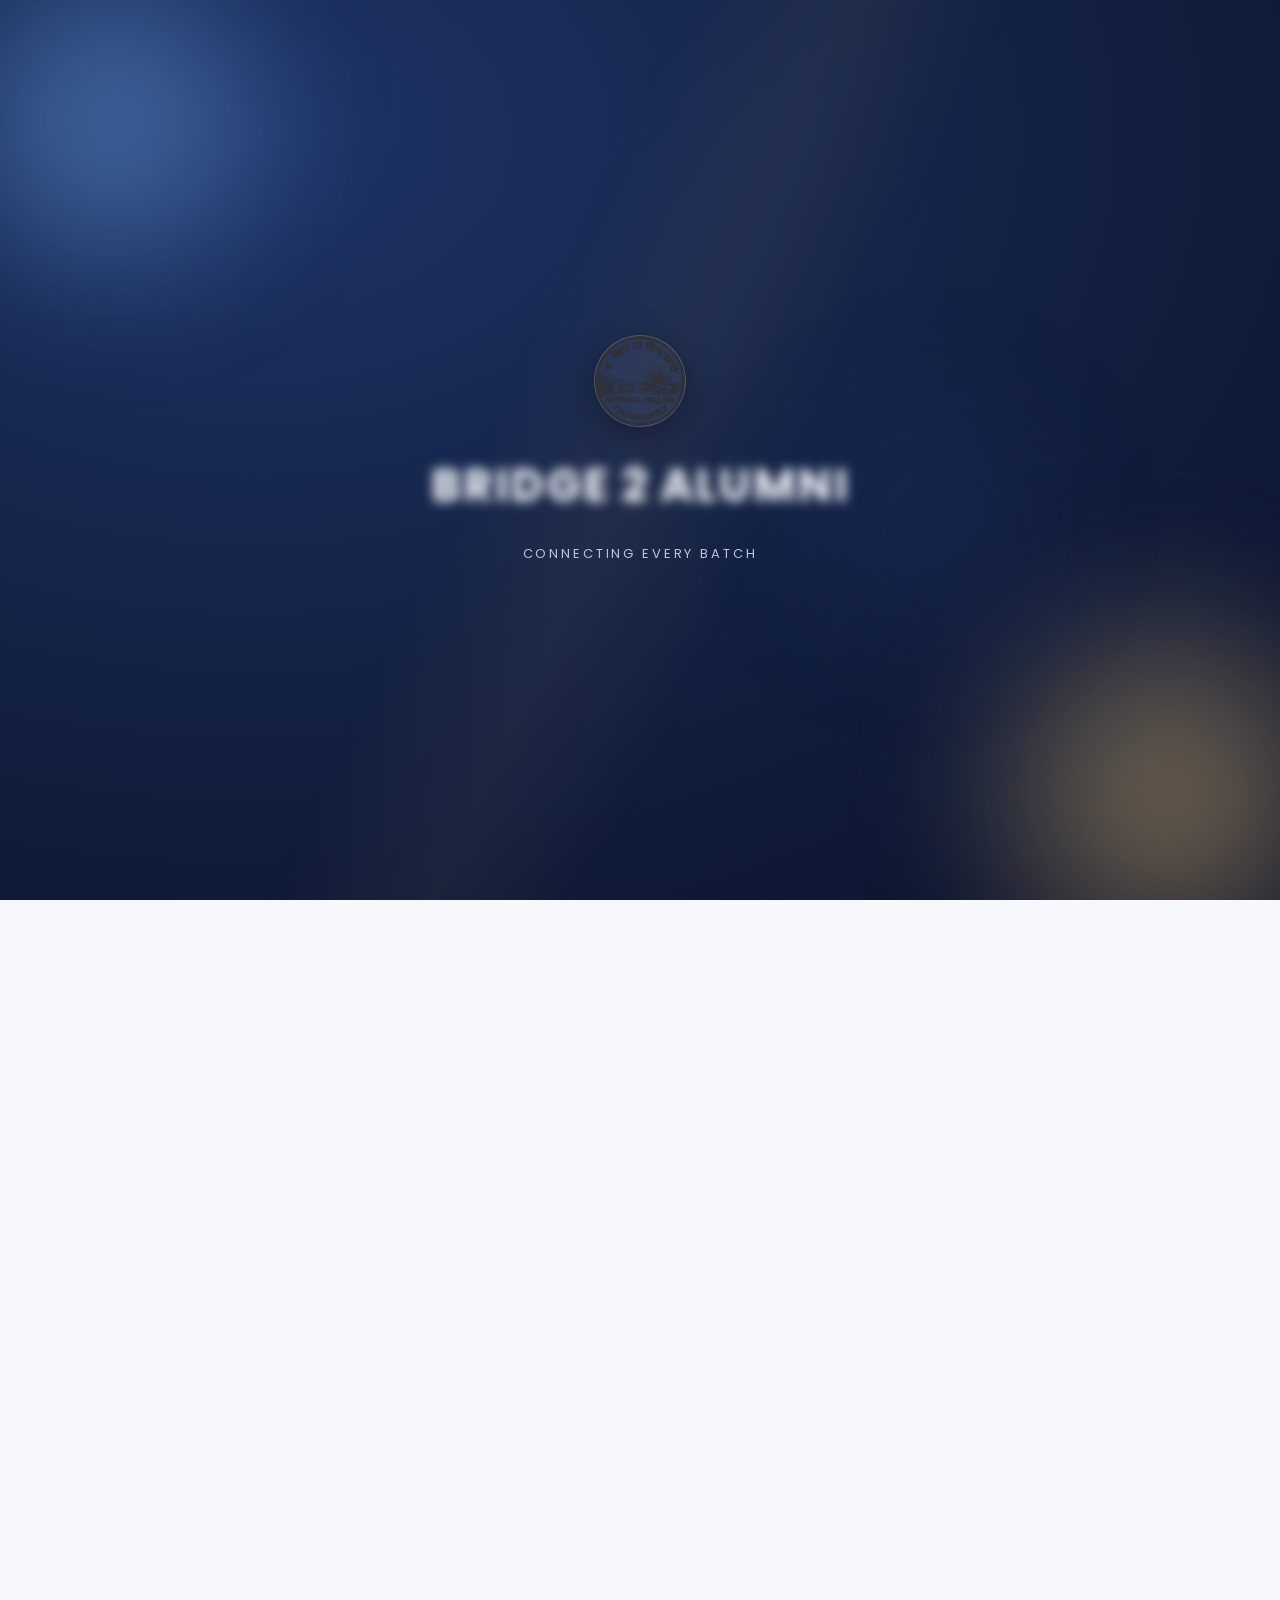
==== commit 3b4062b6: "Update index.html" ====
--- a/index.html
+++ b/index.html
@@ -222,6 +222,8 @@
   <p>&copy; <span id="currentYear"></span> Department of BCA, National College — BCA Alumni Connect.</p>
 </footer>
 
+</div><!-- /#site-content -->
+
 <!-- ============ PROFILE MODAL ============ -->
 <div class="modal-overlay" id="profileModalOverlay">
   <div class="modal profile-modal" role="dialog" aria-modal="true" aria-labelledby="profileModalName">
@@ -287,8 +289,6 @@
 <!-- Toast notification -->
 <div class="toast" id="toast"></div>
 
-</div><!-- /#site-content -->
-
 <script src="script.js"></script>
 </body>
 </html>
--- a/style.css
+++ b/style.css
@@ -868,3 +868,388 @@
   .contact-grid { grid-template-columns: repeat(3, 1fr); }
   .alumni-grid { grid-template-columns: repeat(auto-fill, minmax(270px, 1fr)); }
 }
+
+/* ==========================================================================
+   BRIDGE 2 ALUMNI — PREMIUM PRELOADER
+   loader.css
+   --------------------------------------------------------------------------
+   Self-contained styling for the loader only. Nothing in here touches
+   existing site selectors — every rule is scoped under #b2a-loader so it
+   cannot leak into or collide with your current CSS.
+
+   COLOR NOTE: The exact hex values from your live site could not be
+   extracted automatically (the fetcher only returns page text, not the
+   stylesheet). The palette below is a premium navy / champagne-gold
+   direction chosen to suit an academic "alumni bridge" brand. Everything
+   is driven by the CSS variables in :root, so swapping in your real
+   brand colors is a one-minute job — just edit the values below.
+   ========================================================================== */
+
+:root {
+  /* ---- Brand palette (edit these to match your exact site colors) ---- */
+  --b2a-bg-deep:      #0a1128;   /* deepest background navy */
+  --b2a-bg-mid:       #142347;   /* mid gradient navy/indigo */
+  --b2a-bg-soft:      #1f3467;   /* lighter indigo glow base */
+  --b2a-gold:         #e0b872;   /* champagne gold accent */
+  --b2a-gold-soft:    #f3d9a4;   /* lighter gold for glow sweep */
+  --b2a-blue-accent:  #6ea8e8;   /* cool accent for particles/rays */
+  --b2a-text:         #f6f8fc;   /* primary text (near white) */
+  --b2a-text-dim:     #b9c4dd;   /* secondary/subtitle text */
+  --b2a-glass:        rgba(255, 255, 255, 0.06);
+  --b2a-glass-border: rgba(255, 255, 255, 0.14);
+
+  /* ---- Typography ---- */
+  --b2a-font: 'Poppins', 'Segoe UI', system-ui, sans-serif;
+
+  /* ---- Timing (tweak globally from one place) ---- */
+  --b2a-ease-premium: cubic-bezier(0.19, 1, 0.22, 1); /* smooth "Apple" ease-out */
+  --b2a-ease-bounce:  cubic-bezier(0.34, 1.56, 0.64, 1);
+}
+
+/* ==========================================================================
+   ROOT OVERLAY
+   ========================================================================== */
+
+#b2a-loader {
+  position: fixed;
+  inset: 0;
+  z-index: 999999;
+  display: flex;
+  align-items: center;
+  justify-content: center;
+  overflow: hidden;
+
+  font-family: var(--b2a-font);
+  -webkit-user-select: none;
+  user-select: none; /* keep loader text unselectable while active */
+
+  background: radial-gradient(120% 120% at 20% 15%, var(--b2a-bg-soft) 0%, var(--b2a-bg-mid) 45%, var(--b2a-bg-deep) 100%);
+
+  opacity: 0;
+  animation: b2a-bg-fade-in 0.8s var(--b2a-ease-premium) forwards;
+}
+
+/* Locks page scroll while the loader is active. Applied/removed via JS. */
+body.b2a-loading {
+  overflow: hidden;
+  height: 100vh;
+}
+
+@keyframes b2a-bg-fade-in {
+  from { opacity: 0; }
+  to   { opacity: 1; }
+}
+
+/* ==========================================================================
+   AMBIENT BACKGROUND LAYERS — glow orbs, light rays, particles
+   ========================================================================== */
+
+#b2a-loader .b2a-orb {
+  position: absolute;
+  border-radius: 50%;
+  filter: blur(60px);
+  opacity: 0.55;
+  will-change: transform;
+}
+
+#b2a-loader .b2a-orb--1 {
+  width: 420px;
+  height: 420px;
+  top: -10%;
+  left: -8%;
+  background: radial-gradient(circle, var(--b2a-blue-accent) 0%, transparent 70%);
+  animation: b2a-orb-float-a 9s ease-in-out infinite;
+}
+
+#b2a-loader .b2a-orb--2 {
+  width: 480px;
+  height: 480px;
+  bottom: -15%;
+  right: -10%;
+  background: radial-gradient(circle, var(--b2a-gold) 0%, transparent 70%);
+  animation: b2a-orb-float-b 11s ease-in-out infinite;
+}
+
+#b2a-loader .b2a-orb--3 {
+  width: 320px;
+  height: 320px;
+  top: 40%;
+  left: 60%;
+  background: radial-gradient(circle, var(--b2a-bg-soft) 0%, transparent 70%);
+  opacity: 0.4;
+  animation: b2a-orb-float-a 13s ease-in-out infinite reverse;
+}
+
+@keyframes b2a-orb-float-a {
+  0%, 100% { transform: translate(0, 0) scale(1); }
+  50%      { transform: translate(30px, 20px) scale(1.08); }
+}
+
+@keyframes b2a-orb-float-b {
+  0%, 100% { transform: translate(0, 0) scale(1); }
+  50%      { transform: translate(-25px, -30px) scale(1.05); }
+}
+
+/* Thin diagonal light rays for extra depth */
+#b2a-loader .b2a-rays {
+  position: absolute;
+  inset: 0;
+  background: linear-gradient(115deg, transparent 40%, rgba(224, 184, 114, 0.06) 50%, transparent 60%);
+  animation: b2a-ray-sweep 6s ease-in-out infinite;
+  pointer-events: none;
+}
+
+@keyframes b2a-ray-sweep {
+  0%, 100% { opacity: 0.4; transform: translateX(-4%); }
+  50%      { opacity: 0.9; transform: translateX(4%); }
+}
+
+/* Floating particle dots, positioned individually in the HTML/JS */
+#b2a-loader .b2a-particle {
+  position: absolute;
+  width: 4px;
+  height: 4px;
+  border-radius: 50%;
+  background: var(--b2a-gold-soft);
+  opacity: 0;
+  box-shadow: 0 0 8px 1px var(--b2a-gold-soft);
+  animation: b2a-particle-rise linear infinite;
+}
+
+@keyframes b2a-particle-rise {
+  0%   { opacity: 0; transform: translateY(0) translateX(0); }
+  10%  { opacity: 0.8; }
+  90%  { opacity: 0.5; }
+  100% { opacity: 0; transform: translateY(-140px) translateX(10px); }
+}
+
+/* ==========================================================================
+   CENTER STAGE
+   ========================================================================== */
+
+#b2a-loader .b2a-stage {
+  position: relative;
+  z-index: 2;
+  display: flex;
+  flex-direction: column;
+  align-items: center;
+  gap: 22px;
+  padding: 0 24px;
+  text-align: center;
+}
+
+/* ---- Logo placeholder (circular glass container) ---- */
+#b2a-loader .b2a-logo {
+  width: 92px;
+  height: 92px;
+  border-radius: 50%;
+  display: flex;
+  align-items: center;
+  justify-content: center;
+  background: var(--b2a-glass);
+  border: 1px solid var(--b2a-glass-border);
+  backdrop-filter: blur(14px);
+  -webkit-backdrop-filter: blur(14px);
+  box-shadow: 0 8px 32px rgba(0, 0, 0, 0.35), inset 0 1px 0 rgba(255, 255, 255, 0.15);
+  opacity: 0;
+  transform: translateY(-14px) scale(0.9);
+  animation: b2a-logo-in 0.9s var(--b2a-ease-premium) 0.35s forwards;
+}
+
+#b2a-loader .b2a-logo svg {
+  width: 46px;
+  height: 46px;
+  stroke: var(--b2a-gold-soft);
+}
+
+#b2a-loader .b2a-logo-img {
+  width: 100%;
+  height: 100%;
+  object-fit: cover;
+  border-radius: 50%;
+}
+
+@keyframes b2a-logo-in {
+  to { opacity: 1; transform: translateY(0) scale(1); }
+}
+
+/* ---- "Bridge 2 Alumni" letter-by-letter title ---- */
+#b2a-loader .b2a-title {
+  font-size: clamp(28px, 5vw, 46px);
+  font-weight: 700;
+  letter-spacing: 0.03em;
+  color: var(--b2a-text);
+  display: flex;
+  flex-wrap: wrap;
+  justify-content: center;
+  white-space: pre;
+}
+
+/* Each letter starts hidden above and blurred; JS staggers the delay */
+#b2a-loader .b2a-letter {
+  display: inline-block;
+  opacity: 0;
+  filter: blur(6px);
+  transform: translateY(-40px);
+  animation: b2a-letter-drop 0.62s var(--b2a-ease-bounce) forwards;
+  animation-delay: calc(var(--b2a-i, 0) * 190ms + 0.4s);
+  color: var(--b2a-text);
+}
+
+@keyframes b2a-letter-drop {
+  0%   { opacity: 0; filter: blur(6px); transform: translateY(-40px); }
+  60%  { opacity: 1; filter: blur(0.5px); transform: translateY(5px); }
+  100% { opacity: 1; filter: blur(0); transform: translateY(0); }
+}
+
+/* Glow sweep across the finished title */
+#b2a-loader .b2a-title.b2a-glow .b2a-letter {
+  background-image: linear-gradient(
+    100deg,
+    var(--b2a-text) 0%,
+    var(--b2a-text) 35%,
+    var(--b2a-gold-soft) 50%,
+    var(--b2a-text) 65%,
+    var(--b2a-text) 100%
+  );
+  background-size: 260% 100%;
+  -webkit-background-clip: text;
+  background-clip: text;
+  -webkit-text-fill-color: transparent;
+  animation: b2a-title-sweep 1.1s var(--b2a-ease-premium) forwards;
+}
+
+/* ---- Title fade-out (JS adds this class after glow sweep) ---- */
+#b2a-loader .b2a-title.b2a-title-out {
+  animation: b2a-title-out 0.5s var(--b2a-ease-premium) forwards;
+}
+
+@keyframes b2a-title-out {
+  from { opacity: 1; transform: translateY(0); }
+  to   { opacity: 0; transform: translateY(10px); }
+}
+
+/* ---- B2A large mark — hidden by default, shown by JS ---- */
+#b2a-loader .b2a-mark {
+  font-size: clamp(40px, 9vw, 84px);
+  font-weight: 700;
+  letter-spacing: 0.08em;
+  line-height: 1;
+  background: linear-gradient(180deg, var(--b2a-gold-soft) 0%, var(--b2a-gold) 100%);
+  -webkit-background-clip: text;
+  background-clip: text;
+  color: transparent;
+  filter: drop-shadow(0 0 18px rgba(224, 184, 114, 0.35));
+  opacity: 0;
+  transform: scale(0.82);
+  /* positioned absolutely to overlap the title exactly */
+  position: absolute;
+}
+
+#b2a-loader .b2a-mark.b2a-mark-in {
+  animation: b2a-mark-in 0.8s var(--b2a-ease-premium) forwards;
+}
+
+@keyframes b2a-mark-in {
+  0%   { opacity: 0; transform: translate(-50%, -50%) scale(0.82); }
+  70%  { opacity: 1; transform: translate(-50%, -50%) scale(1.04); }
+  100% { opacity: 1; transform: translate(-50%, -50%) scale(1); }
+}
+
+/* ---- Stage needs relative positioning for the absolute mark ---- */
+#b2a-loader .b2a-stage {
+  position: relative;
+}
+
+/* ---- Subtitle tagline ---- */
+#b2a-loader .b2a-tagline {
+  font-size: 13px;
+  font-weight: 400;
+  letter-spacing: 0.22em;
+  text-transform: uppercase;
+  color: var(--b2a-text-dim);
+  opacity: 0;
+  animation: b2a-tagline-in 0.7s var(--b2a-ease-premium) forwards;
+  animation-delay: 3.05s;
+}
+
+@keyframes b2a-tagline-in {
+  from { opacity: 0; transform: translateY(6px); }
+  to   { opacity: 1; transform: translateY(0); }
+}
+
+/* ==========================================================================
+   EXIT SEQUENCE — applied by JS via the .b2a-exit class
+   ========================================================================== */
+
+#b2a-loader.b2a-exit {
+  animation: b2a-loader-exit 0.7s var(--b2a-ease-premium) forwards;
+  pointer-events: none;
+}
+
+@keyframes b2a-loader-exit {
+  0%   { opacity: 1; filter: blur(0); transform: scale(1); }
+  100% { opacity: 0; filter: blur(10px); transform: scale(1.04); }
+}
+
+/* Applied to your site's root wrapper by JS so content eases into view
+   as the loader fades out. See integration instructions for the
+   #site-content wrapper this expects. */
+.b2a-site-reveal {
+  opacity: 0;
+  transform: translateY(16px);
+  pointer-events: none;
+}
+
+.b2a-site-reveal.b2a-site-reveal-in {
+  animation: b2a-site-in 0.9s var(--b2a-ease-premium) forwards;
+  pointer-events: auto;
+}
+
+@keyframes b2a-site-in {
+  to { opacity: 1; transform: translateY(0); }
+}
+
+/* ==========================================================================
+   RESPONSIVENESS
+   ========================================================================== */
+
+@media (max-width: 640px) {
+  #b2a-loader .b2a-stage { gap: 16px; }
+  #b2a-loader .b2a-logo { width: 72px; height: 72px; }
+  #b2a-loader .b2a-logo svg { width: 36px; height: 36px; }
+  #b2a-loader .b2a-orb--1, #b2a-loader .b2a-orb--2, #b2a-loader .b2a-orb--3 {
+    filter: blur(40px);
+  }
+}
+
+@media (max-width: 380px) {
+  #b2a-loader .b2a-title { letter-spacing: 0.015em; }
+}
+
+/* ==========================================================================
+   ACCESSIBILITY — respect reduced motion preference
+   ========================================================================== */
+
+@media (prefers-reduced-motion: reduce) {
+  #b2a-loader,
+  #b2a-loader * {
+    animation-duration: 0.01ms !important;
+    animation-iteration-count: 1 !important;
+    transition-duration: 0.01ms !important;
+  }
+  #b2a-loader .b2a-letter,
+  #b2a-loader .b2a-logo,
+  #b2a-loader .b2a-mark,
+  #b2a-loader .b2a-tagline {
+    opacity: 1;
+    filter: none;
+    transform: none;
+  }
+  #b2a-loader .b2a-orb,
+  #b2a-loader .b2a-particle,
+  #b2a-loader .b2a-rays {
+    animation: none;
+    opacity: 0.25;
+  }
+}
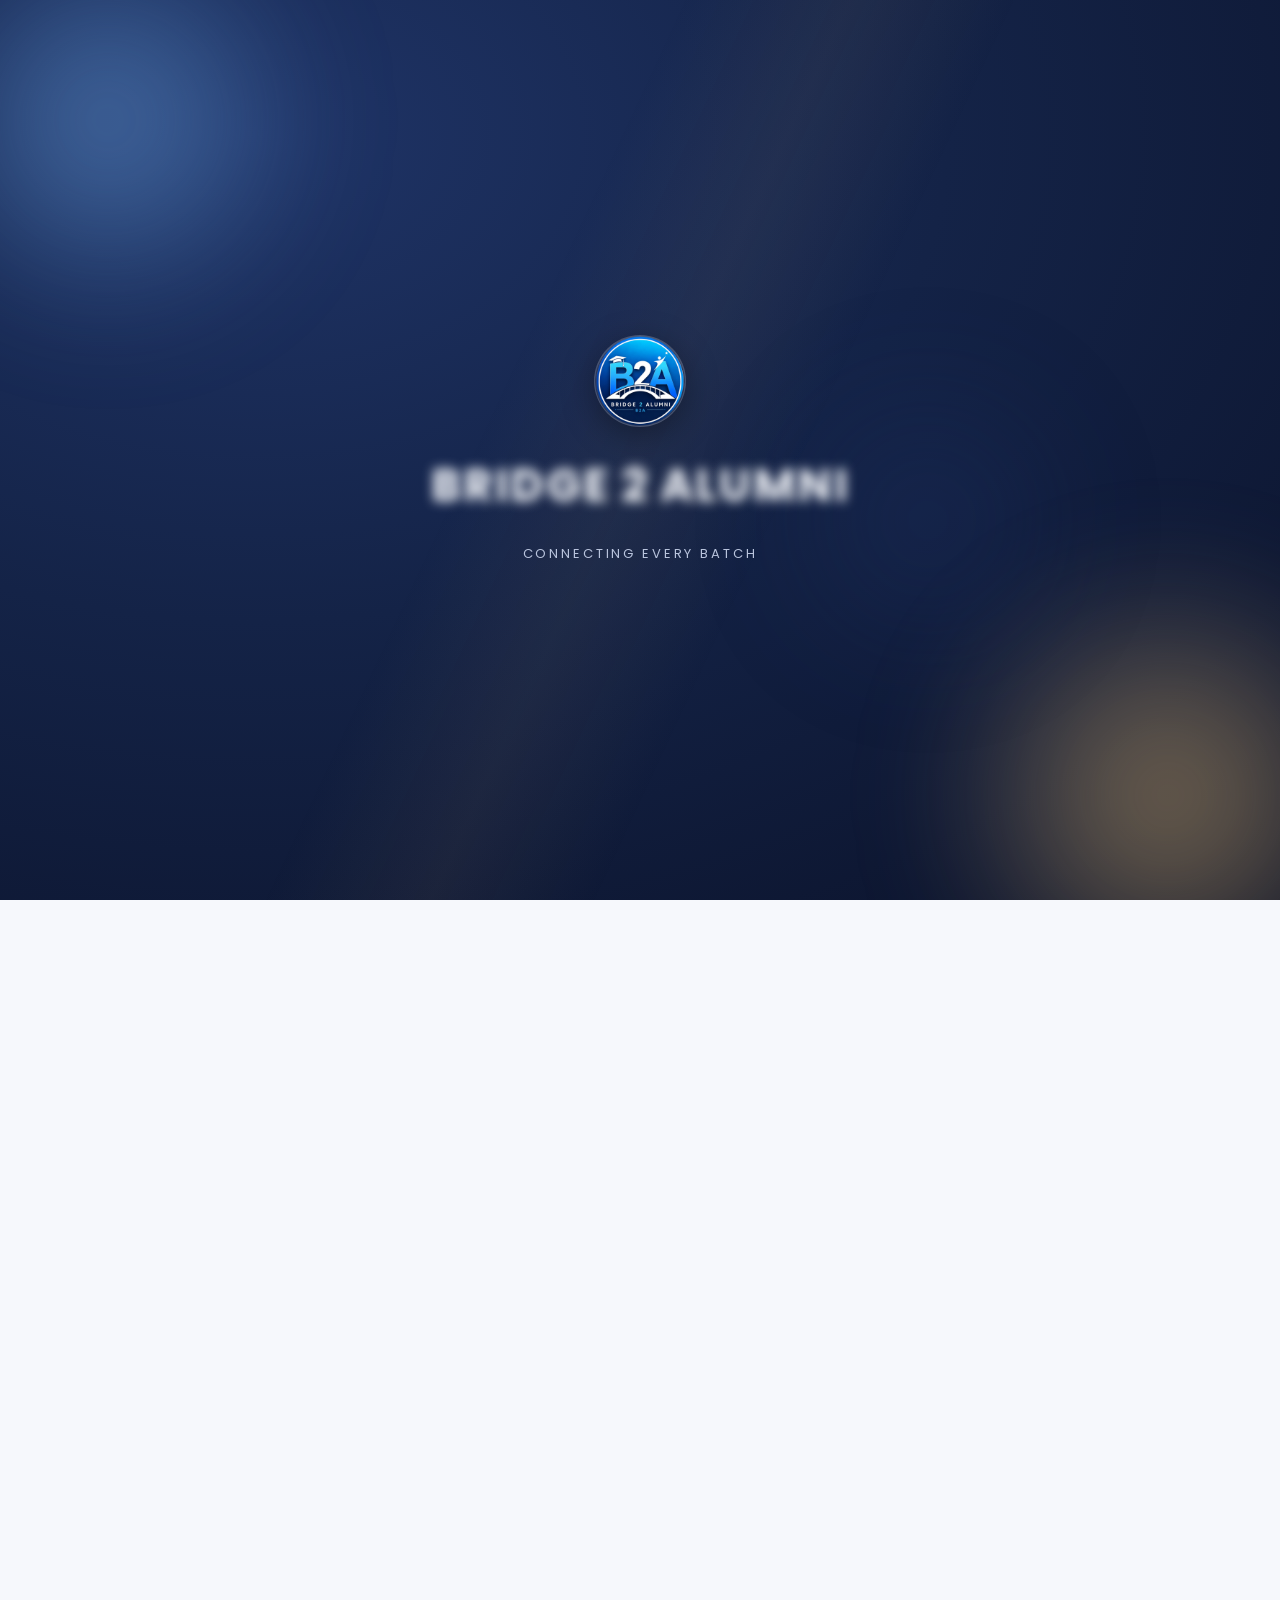
==== commit 3507866e: "Update index.html" ====
--- a/index.html
+++ b/index.html
@@ -39,7 +39,7 @@
          real logo whenever it's ready — just keep it inside .b2a-logo
          so the glass container styling still applies. -->
     <div class="b2a-logo">
-      <img src="NCT.png" alt="National College Logo" class="b2a-logo-img" />
+      <img src="Alumni.png" alt="National College Logo" class="b2a-logo-img" />
     </div>
 
     <!-- Title: each letter is its own span so it can animate in
@@ -137,6 +137,9 @@
 
   <!-- ============ ALUMNI DIRECTORY ============ -->
   <section class="alumni-section" id="alumni">
+    <div class="alumni-section-logo">
+      <img src="Alumni.png" alt="Alumni" class="alumni-section-logo-img" />
+    </div>
     <div class="section-heading">
       <h2>Alumni Directory</h2>
       <p>Filter by career path or search above to find the right person to connect with.</p>
